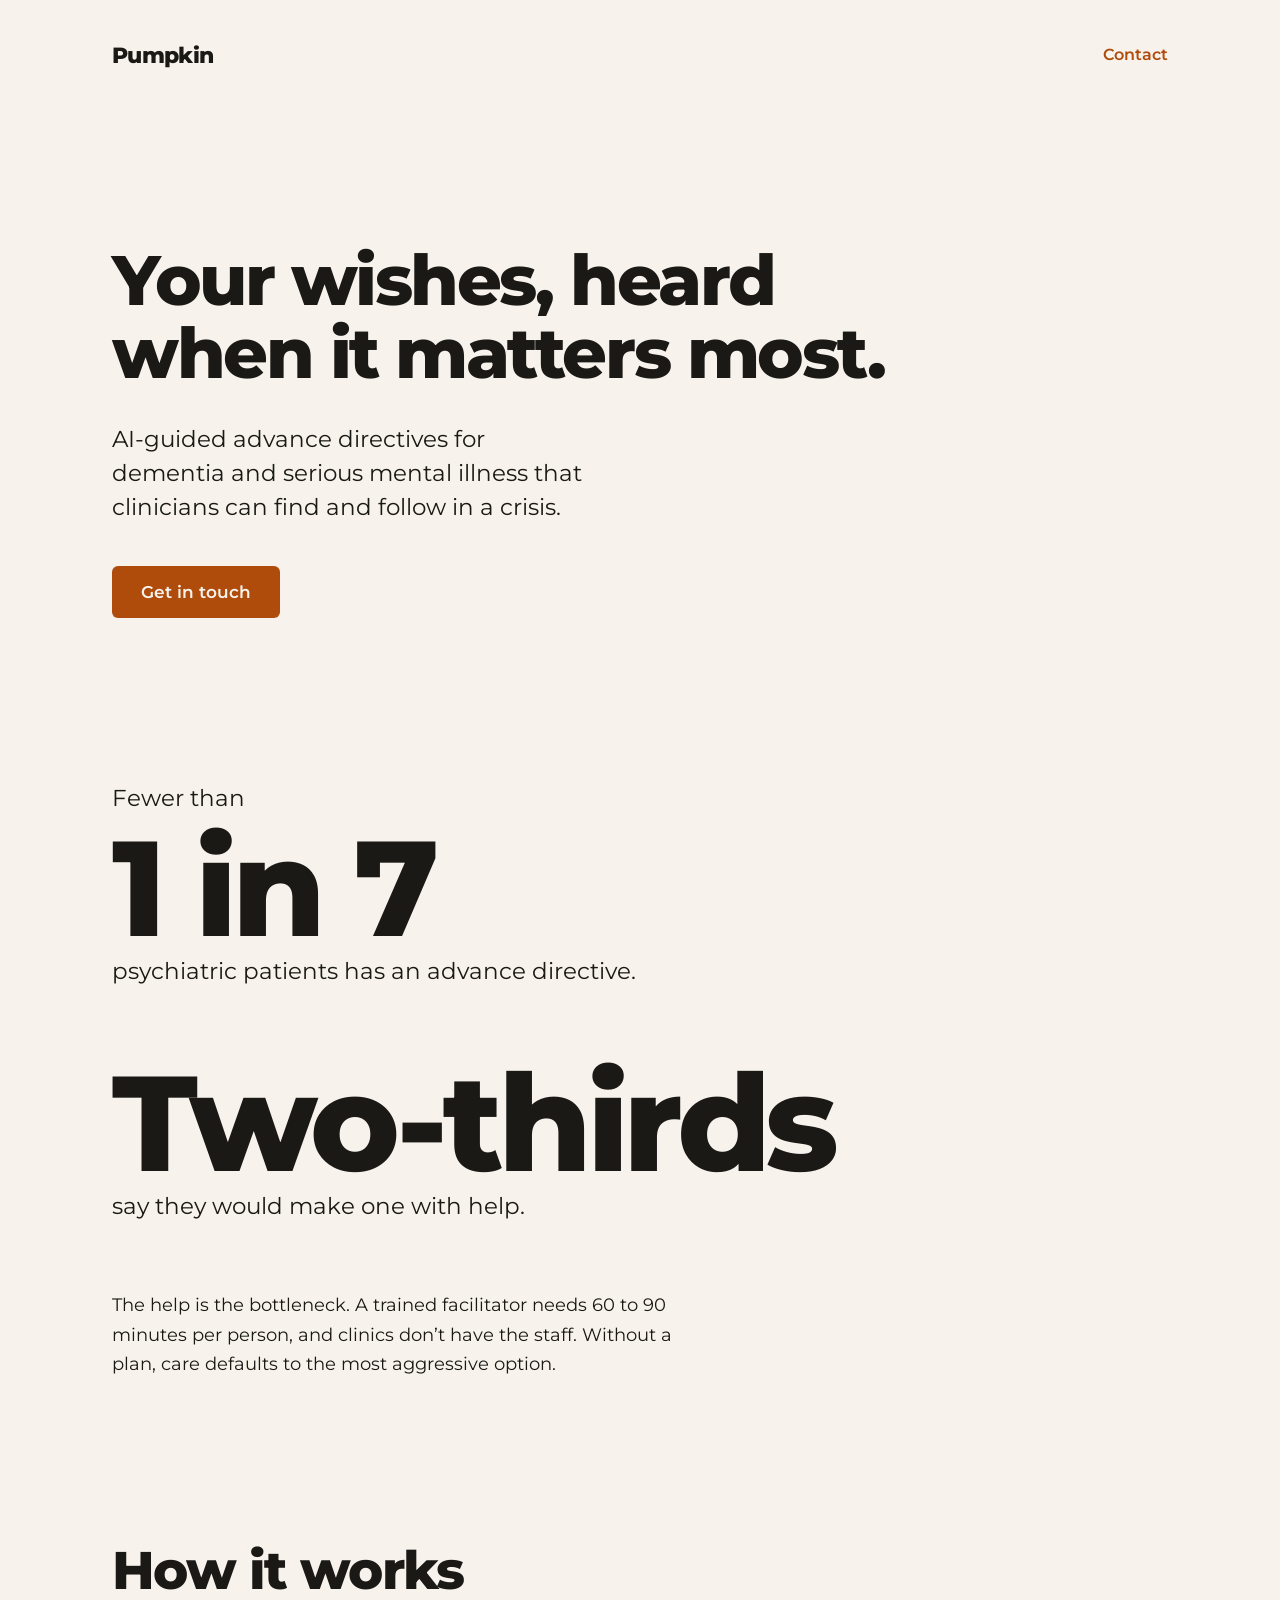
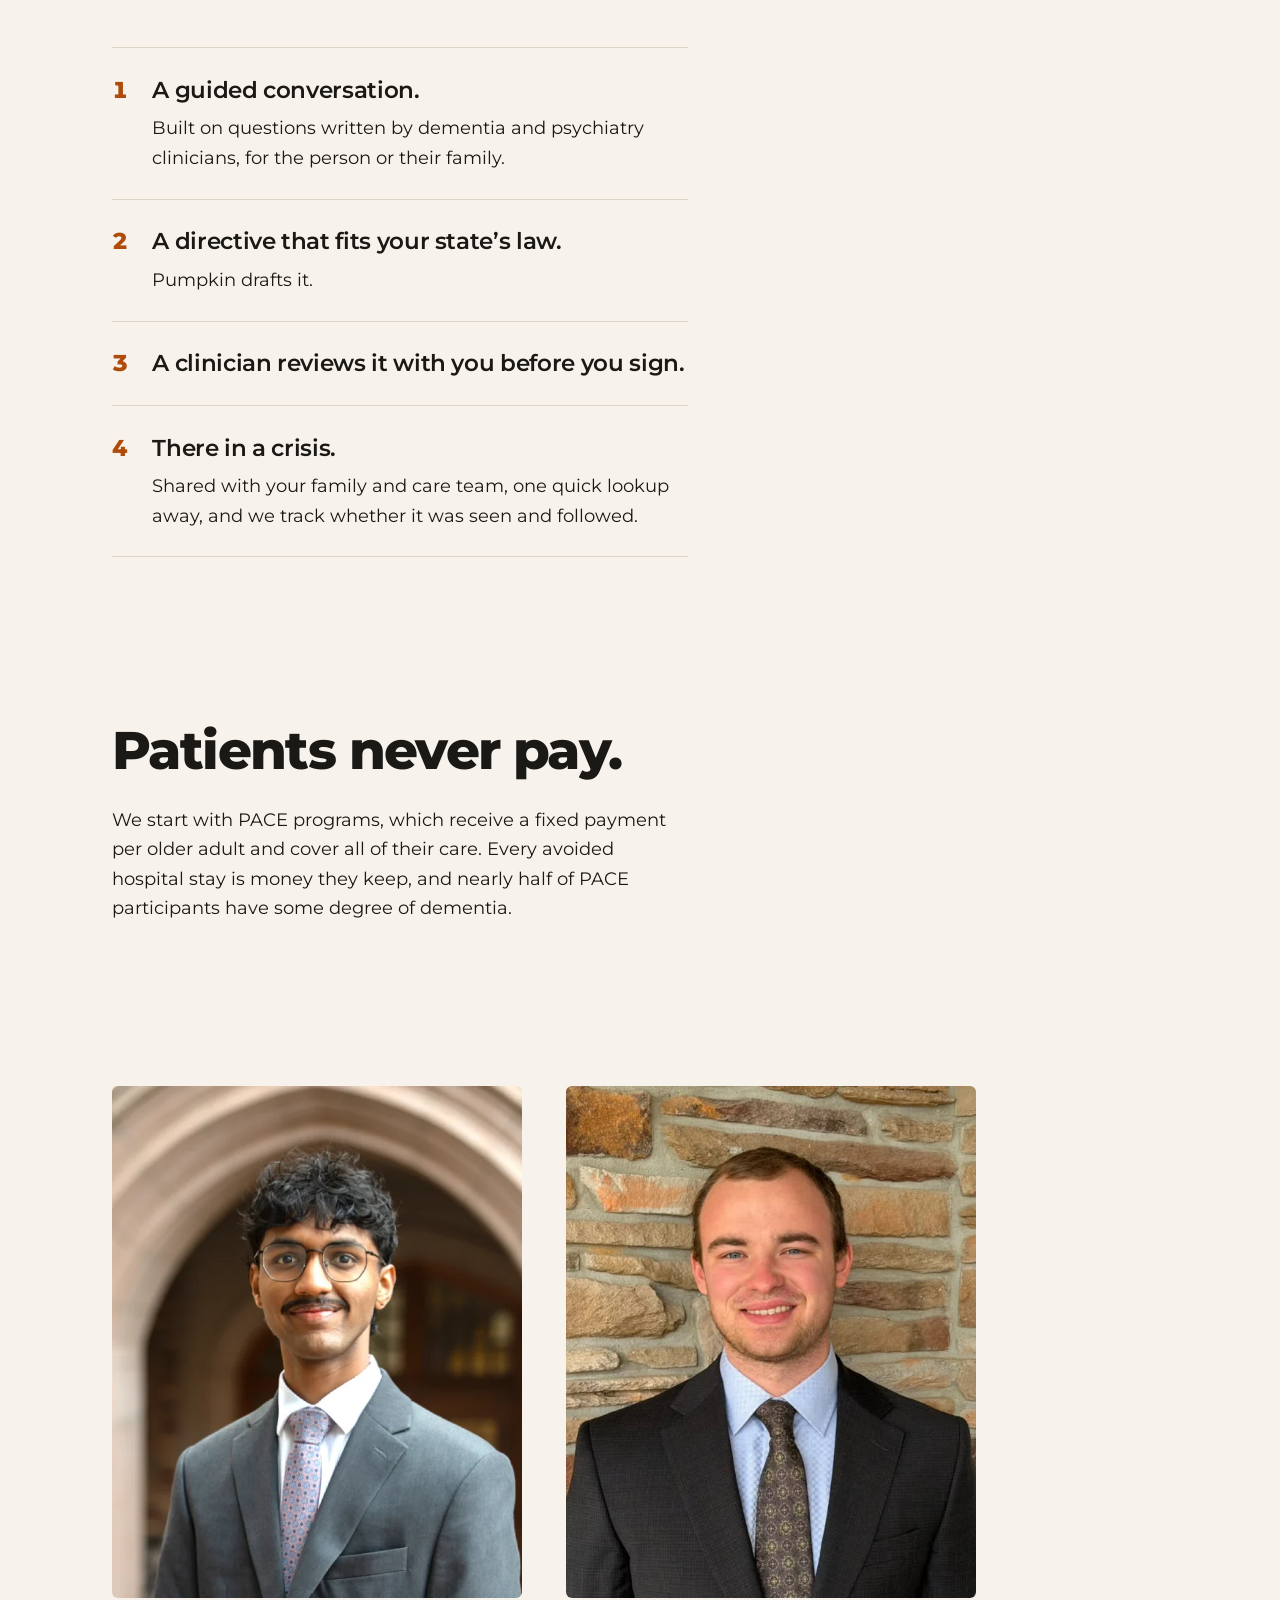
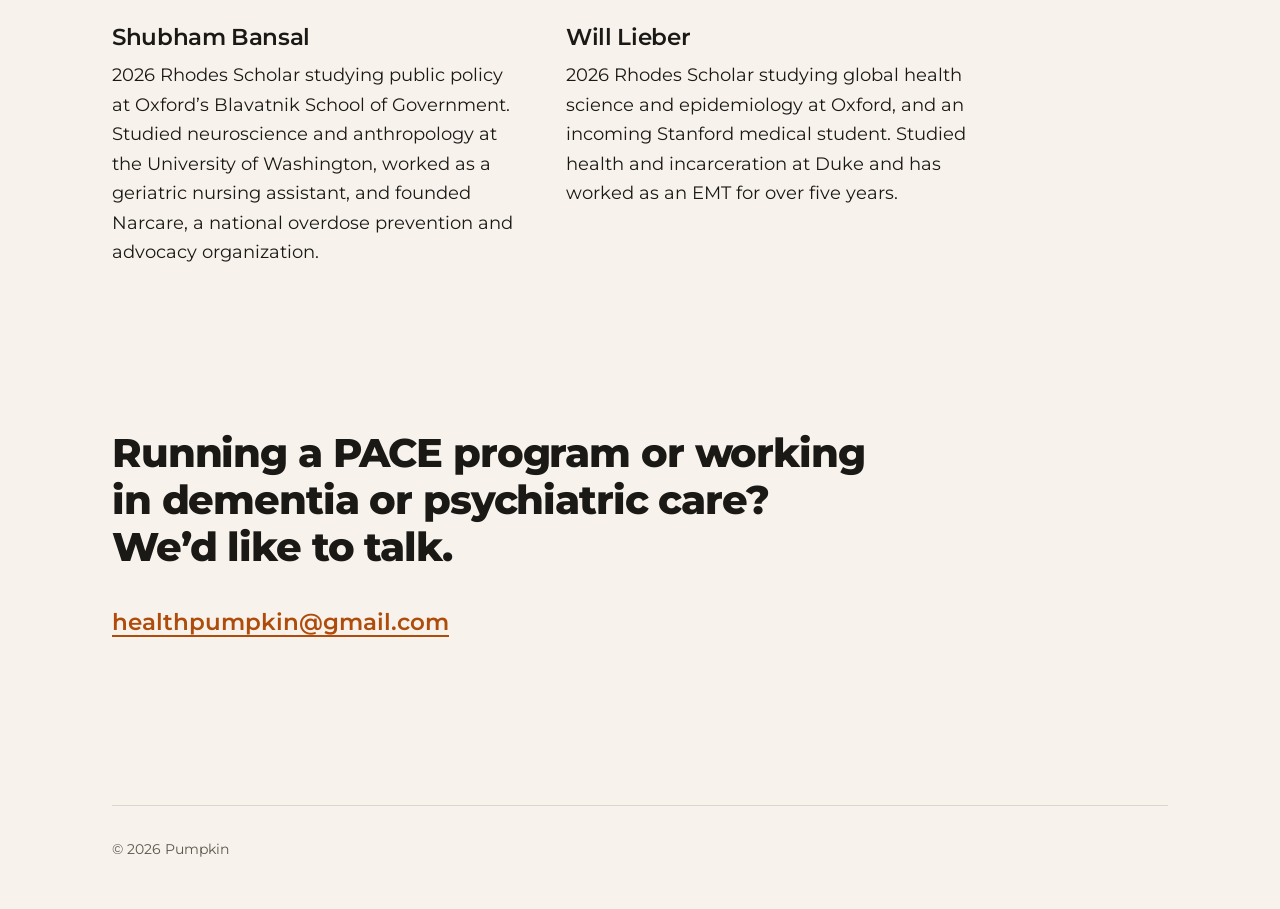
==== index.html @ 95449760 "Narrow the reading column and add canonical URL Body text now sets at about 66 characters per line. " ====
<!doctype html>
<html lang="en">
<head>
  <meta charset="utf-8">
  <meta name="viewport" content="width=device-width, initial-scale=1">
  <title>Pumpkin: Your wishes, heard when it matters most.</title>
  <meta name="description" content="AI-guided advance directives for dementia and serious mental illness that clinicians can find and follow in a crisis.">
  <meta name="color-scheme" content="light">
  <meta name="theme-color" content="#F7F3EC">
  <link rel="canonical" href="https://shubhambans.github.io/pumpkin/">
  <meta property="og:type" content="website">
  <meta property="og:url" content="https://shubhambans.github.io/pumpkin/">
  <meta property="og:title" content="Pumpkin: Your wishes, heard when it matters most.">
  <meta property="og:description" content="AI-guided advance directives for dementia and serious mental illness that clinicians can find and follow in a crisis.">
  <link rel="icon" href="data:image/svg+xml,%3Csvg xmlns='http://www.w3.org/2000/svg' viewBox='0 0 32 32'%3E%3Ccircle cx='16' cy='16' r='13' fill='%23AF4C0C'/%3E%3C/svg%3E">
  <link rel="preconnect" href="https://fonts.googleapis.com">
  <link rel="preconnect" href="https://fonts.gstatic.com" crossorigin>
  <link rel="stylesheet" href="https://fonts.googleapis.com/css2?family=Montserrat:wght@400..800&display=swap">
  <link rel="stylesheet" href="styles.css">
</head>
<body>
  <a class="skip-link" href="#main">Skip to content</a>

  <header class="site-header page">
    <a class="wordmark" href="./">Pumpkin</a>
    <nav aria-label="Primary">
      <a href="#contact">Contact</a>
    </nav>
  </header>

  <main id="main">
    <section class="hero page" aria-labelledby="hero-title">
      <h1 id="hero-title">Your wishes, heard when it matters most.</h1>
      <p class="lead">AI-guided advance directives for dementia and serious mental illness that clinicians can find and follow in a crisis.</p>
      <a class="button" href="mailto:healthpumpkin@gmail.com">Get in touch</a>
    </section>

    <section class="section problem page" aria-labelledby="problem-title">
      <h2 id="problem-title" class="visually-hidden">The problem</h2>
      <p class="figure">
        <span class="figure__text">Fewer than</span>
        <span class="figure__number">1 in 7</span>
        <span class="figure__text">psychiatric patients has an advance directive.</span>
      </p>
      <p class="figure">
        <span class="figure__number">Two-thirds</span>
        <span class="figure__text">say they would make one with help.</span>
      </p>
      <p class="prose">The help is the bottleneck. A trained facilitator needs 60 to 90 minutes per person, and clinics don’t have the staff. Without a plan, care defaults to the most aggressive option.</p>
    </section>

    <section class="section how page" aria-labelledby="how-title">
      <h2 id="how-title">How it works</h2>
      <ol class="steps" role="list">
        <li>
          <h3>A guided conversation.</h3>
          <p>Built on questions written by dementia and psychiatry clinicians, for the person or their family.</p>
        </li>
        <li>
          <h3>A directive that fits your state’s law.</h3>
          <p>Pumpkin drafts it.</p>
        </li>
        <li>
          <h3>A clinician reviews it with you before you sign.</h3>
        </li>
        <li>
          <h3>There in a crisis.</h3>
          <p>Shared with your family and care team, one quick lookup away, and we track whether it was seen and followed.</p>
        </li>
      </ol>
    </section>

    <section class="section pays page" aria-labelledby="pays-title">
      <h2 id="pays-title">Patients never pay.</h2>
      <p class="prose">We start with PACE programs, which receive a fixed payment per older adult and cover all of their care. Every avoided hospital stay is money they keep, and nearly half of PACE participants have some degree of dementia.</p>
    </section>

    <section class="section team page" aria-labelledby="team-title">
      <h2 id="team-title" class="visually-hidden">Team</h2>
      <div class="team__grid">
        <article class="person">
          <img src="assets/shubham-bansal.webp" alt="Portrait of Shubham Bansal" width="640" height="800" loading="lazy" decoding="async">
          <h3>Shubham Bansal</h3>
          <p>2026 Rhodes Scholar studying public policy at Oxford’s Blavatnik School of Government. Studied neuroscience and anthropology at the University of Washington, worked as a geriatric nursing assistant, and founded Narcare, a national overdose prevention and advocacy organization.</p>
        </article>
        <article class="person">
          <img src="assets/will-lieber.webp" alt="Portrait of Will Lieber" width="560" height="700" loading="lazy" decoding="async">
          <h3>Will Lieber</h3>
          <p>2026 Rhodes Scholar studying global health science and epidemiology at Oxford, and an incoming Stanford medical student. Studied health and incarceration at Duke and has worked as an EMT for over five years.</p>
        </article>
      </div>
    </section>

    <section class="section contact page" id="contact" aria-labelledby="contact-title">
      <h2 id="contact-title">Running a PACE program or working in dementia or psychiatric care? <span>We’d like to talk.</span></h2>
      <p><a href="mailto:healthpumpkin@gmail.com">healthpumpkin@gmail.com</a></p>
    </section>
  </main>

  <footer class="site-footer page">
    <p>© 2026 Pumpkin</p>
  </footer>
</body>
</html>
---- styles.css ----
/* Pumpkin
   One page, one column, one typeface, one accent. */

/* Metric-matched fallback, so text does not jump when Montserrat arrives. */
@font-face {
  font-family: "Montserrat Fallback";
  src: local("Arial");
  size-adjust: 113%;
  ascent-override: 85.7%;
  descent-override: 22.2%;
  line-gap-override: 0%;
}

:root {
  color-scheme: light;

  /* Colour */
  --paper: #F7F3EC;
  --ink: #1B1916;
  --ink-soft: #5C564D;
  --accent: #AF4C0C;
  --accent-deep: #8C3B08;
  --rule: #DDD6C9;

  /* Type. A perfect fourth from an 18px body: 14, 18, 24, 43, 57, 76, 135. */
  --font: "Montserrat", "Montserrat Fallback", "Helvetica Neue", Arial, sans-serif;
  --fs-small: 0.875rem;
  --fs-body: clamp(1.0625rem, 1.0405rem + 0.094vw, 1.125rem);
  --fs-lead: clamp(1.25rem, 1.162rem + 0.376vw, 1.5rem);
  --fs-statement: clamp(1.625rem, 1.251rem + 1.596vw, 2.6875rem);
  --fs-h2: clamp(2rem, 1.45rem + 2.347vw, 3.5625rem);
  --fs-h1: clamp(2.375rem, 1.539rem + 3.568vw, 4.75rem);
  --fs-figure: 8.4375rem;

  /* Space. 8px unit. */
  --s-1: 0.5rem;
  --s-2: 1rem;
  --s-3: 1.5rem;
  --s-4: 2rem;
  --s-5: 3rem;
  --s-6: 4rem;
  --gutter: clamp(1.25rem, 5vw, 4rem);
  --section: clamp(5.5rem, 3.4rem + 8.5vw, 11rem);
  --block: clamp(2.5rem, 1.8rem + 3vw, 4.5rem);
  --page: 66rem;
  --measure: 36rem; /* about 66 characters of body text */

  --radius: 6px;
  --ease-out: cubic-bezier(0.16, 1, 0.3, 1);
}

/* Base */

*,
*::before,
*::after {
  box-sizing: border-box;
}

html {
  -webkit-text-size-adjust: 100%;
  text-size-adjust: 100%;
  scrollbar-color: #C6BDAE var(--paper);
}

body {
  margin: 0;
  background: var(--paper);
  color: var(--ink);
  font-family: var(--font);
  font-size: var(--fs-body);
  font-weight: 400;
  line-height: 1.65;
  font-kerning: normal;
  -webkit-font-smoothing: antialiased;
  -moz-osx-font-smoothing: grayscale;
}

h1,
h2,
h3,
p,
ol {
  margin: 0;
}

ol {
  padding: 0;
  list-style: none;
}

img {
  display: block;
  max-width: 100%;
  height: auto;
}

::selection {
  background: var(--accent);
  color: var(--paper);
}

a {
  color: var(--accent);
  text-decoration-thickness: 0.07em;
  text-underline-offset: 0.22em;
  transition: color 160ms ease;
}

a:hover {
  color: var(--accent-deep);
}

:focus-visible {
  outline: 2px solid var(--accent);
  outline-offset: 4px;
  border-radius: 2px;
}

.page {
  width: min(100% - 2 * var(--gutter), var(--page));
  margin-inline: auto;
}

.section {
  padding-bottom: var(--section);
}

.prose {
  max-width: var(--measure);
  text-wrap: pretty;
}

.visually-hidden {
  position: absolute;
  width: 1px;
  height: 1px;
  margin: -1px;
  padding: 0;
  overflow: hidden;
  clip-path: inset(50%);
  white-space: nowrap;
  border: 0;
}

.skip-link {
  position: absolute;
  top: 0;
  left: var(--gutter);
  z-index: 10;
  padding: 0.75rem 1rem;
  background: var(--ink);
  color: var(--paper);
  font-weight: 600;
  text-decoration: none;
  border-radius: 0 0 var(--radius) var(--radius);
  transform: translateY(-120%);
}

.skip-link:focus {
  transform: translateY(0);
}

.skip-link:hover {
  color: var(--paper);
}

/* Header */

.site-header {
  display: flex;
  align-items: center;
  justify-content: space-between;
  padding-block: clamp(1.25rem, 0.9rem + 1.5vw, 2.25rem);
}

.wordmark {
  color: var(--ink);
  font-size: 1.375rem;
  font-weight: 800;
  line-height: 1;
  letter-spacing: -0.03em;
  text-decoration: none;
}

.wordmark:hover {
  color: var(--ink);
}

.site-header nav a {
  display: inline-flex;
  align-items: center;
  min-height: 2.75rem;
  font-size: 1rem;
  font-weight: 600;
  text-decoration: none;
}

.site-header nav a:hover {
  text-decoration: underline;
}

/* Hero */

.hero {
  padding-block: clamp(3.5rem, 1.5rem + 8.5vw, 9rem) var(--section);
}

.hero h1 {
  max-width: 12.2em;
  font-size: var(--fs-h1);
  font-weight: 800;
  line-height: 1.04;
  letter-spacing: -0.035em;
  text-wrap: balance;
}

.lead {
  max-width: 36rem;
  margin-top: clamp(1.5rem, 1.3rem + 0.9vw, 2.25rem);
  font-size: var(--fs-lead);
  line-height: 1.45;
  text-wrap: balance;
}

.button {
  display: inline-flex;
  align-items: center;
  justify-content: center;
  min-height: 3.25rem;
  margin-top: clamp(2rem, 1.75rem + 1.1vw, 2.75rem);
  padding: 0.75rem 1.75rem;
  border: 1px solid transparent;
  border-radius: var(--radius);
  background: var(--accent);
  color: var(--paper);
  font-size: 1.0625rem;
  font-weight: 600;
  line-height: 1.2;
  text-decoration: none;
  transition: background-color 160ms ease, transform 160ms var(--ease-out);
}

.button:hover {
  background: var(--accent-deep);
  color: var(--paper);
}

.button:active {
  transform: translateY(1px);
}

/* The problem: two numbers set as type */

.problem {
  container-type: inline-size;
}

.figure > span {
  display: block;
}

.figure + .figure,
.figure + .prose {
  margin-top: var(--block);
}

.figure__text {
  max-width: 30em;
  font-size: var(--fs-lead);
  line-height: 1.4;
  text-wrap: balance;
}

.figure__number {
  margin-top: 0.04em;
  font-size: clamp(2.5rem, 14vw, var(--fs-figure));
  font-size: clamp(2.5rem, 15cqi, var(--fs-figure));
  font-weight: 800;
  line-height: 1;
  letter-spacing: -0.04em;
  font-variant-numeric: lining-nums;
}

/* Section headings */

.how h2,
.pays h2 {
  font-size: var(--fs-h2);
  font-weight: 800;
  line-height: 1.08;
  letter-spacing: -0.03em;
  text-wrap: balance;
}

/* How it works */

.steps {
  max-width: var(--measure);
  margin-top: clamp(2rem, 1.6rem + 1.8vw, 3.25rem);
  border-top: 1px solid var(--rule);
  counter-reset: step;
}

.steps > li {
  display: grid;
  grid-template-columns: clamp(2rem, 1.8rem + 0.9vw, 2.75rem) minmax(0, 1fr);
  padding-block: clamp(1.25rem, 1.1rem + 0.7vw, 1.75rem);
  border-bottom: 1px solid var(--rule);
  counter-increment: step;
}

.steps > li::before {
  grid-row: 1 / span 2;
  content: counter(step);
  content: counter(step) / "";
  color: var(--accent);
  font-size: var(--fs-lead);
  font-weight: 800;
  line-height: 1.3;
  font-variant-numeric: lining-nums tabular-nums;
}

.steps h3,
.person h3 {
  font-size: var(--fs-lead);
  font-weight: 600;
  line-height: 1.3;
  letter-spacing: -0.015em;
}

.steps h3 {
  grid-column: 2;
  text-wrap: balance;
}

.steps p {
  grid-column: 2;
  margin-top: var(--s-1);
  text-wrap: pretty;
}

/* Who pays */

.pays .prose {
  margin-top: clamp(1.25rem, 1.1rem + 0.7vw, 1.75rem);
}

/* Team */

.team__grid {
  display: grid;
  gap: var(--block) clamp(1.5rem, 1rem + 2.2vw, 3rem);
  max-width: 54rem;
}

@media (min-width: 40rem) {
  .team__grid {
    grid-template-columns: repeat(2, minmax(0, 1fr));
  }
}

.person {
  max-width: 26rem;
}

.person img {
  width: 100%;
  aspect-ratio: 4 / 5;
  object-fit: cover;
  border-radius: var(--radius);
  background: var(--rule);
}

.person h3 {
  margin-top: var(--s-3);
}

.person p {
  margin-top: var(--s-1);
  text-wrap: pretty;
}

/* Contact */

.contact {
  scroll-margin-top: var(--s-5);
}

.contact h2 {
  max-width: 21em;
  font-size: var(--fs-statement);
  font-weight: 800;
  line-height: 1.16;
  letter-spacing: -0.028em;
  text-wrap: balance;
}

/* The question wraps as it needs to; the invitation always gets its own line. */
.contact h2 span {
  display: block;
}

.contact p {
  margin-top: clamp(1.5rem, 1.3rem + 0.9vw, 2.25rem);
}

.contact a {
  font-size: var(--fs-lead);
  font-weight: 600;
  overflow-wrap: anywhere;
}

/* Footer */

.site-footer {
  padding-block: var(--s-4) var(--s-5);
  border-top: 1px solid var(--rule);
  color: var(--ink-soft);
  font-size: var(--fs-small);
}

/* Motion: one quiet fade as the page opens, nothing on scroll. */

@media (prefers-reduced-motion: no-preference) {
  html {
    scroll-behavior: smooth;
  }

  .hero > * {
    animation: arrive 900ms var(--ease-out) backwards;
  }

  .hero > .lead {
    animation-delay: 110ms;
  }

  .hero > .button {
    animation-delay: 220ms;
  }
}

@keyframes arrive {
  from {
    opacity: 0;
  }
}
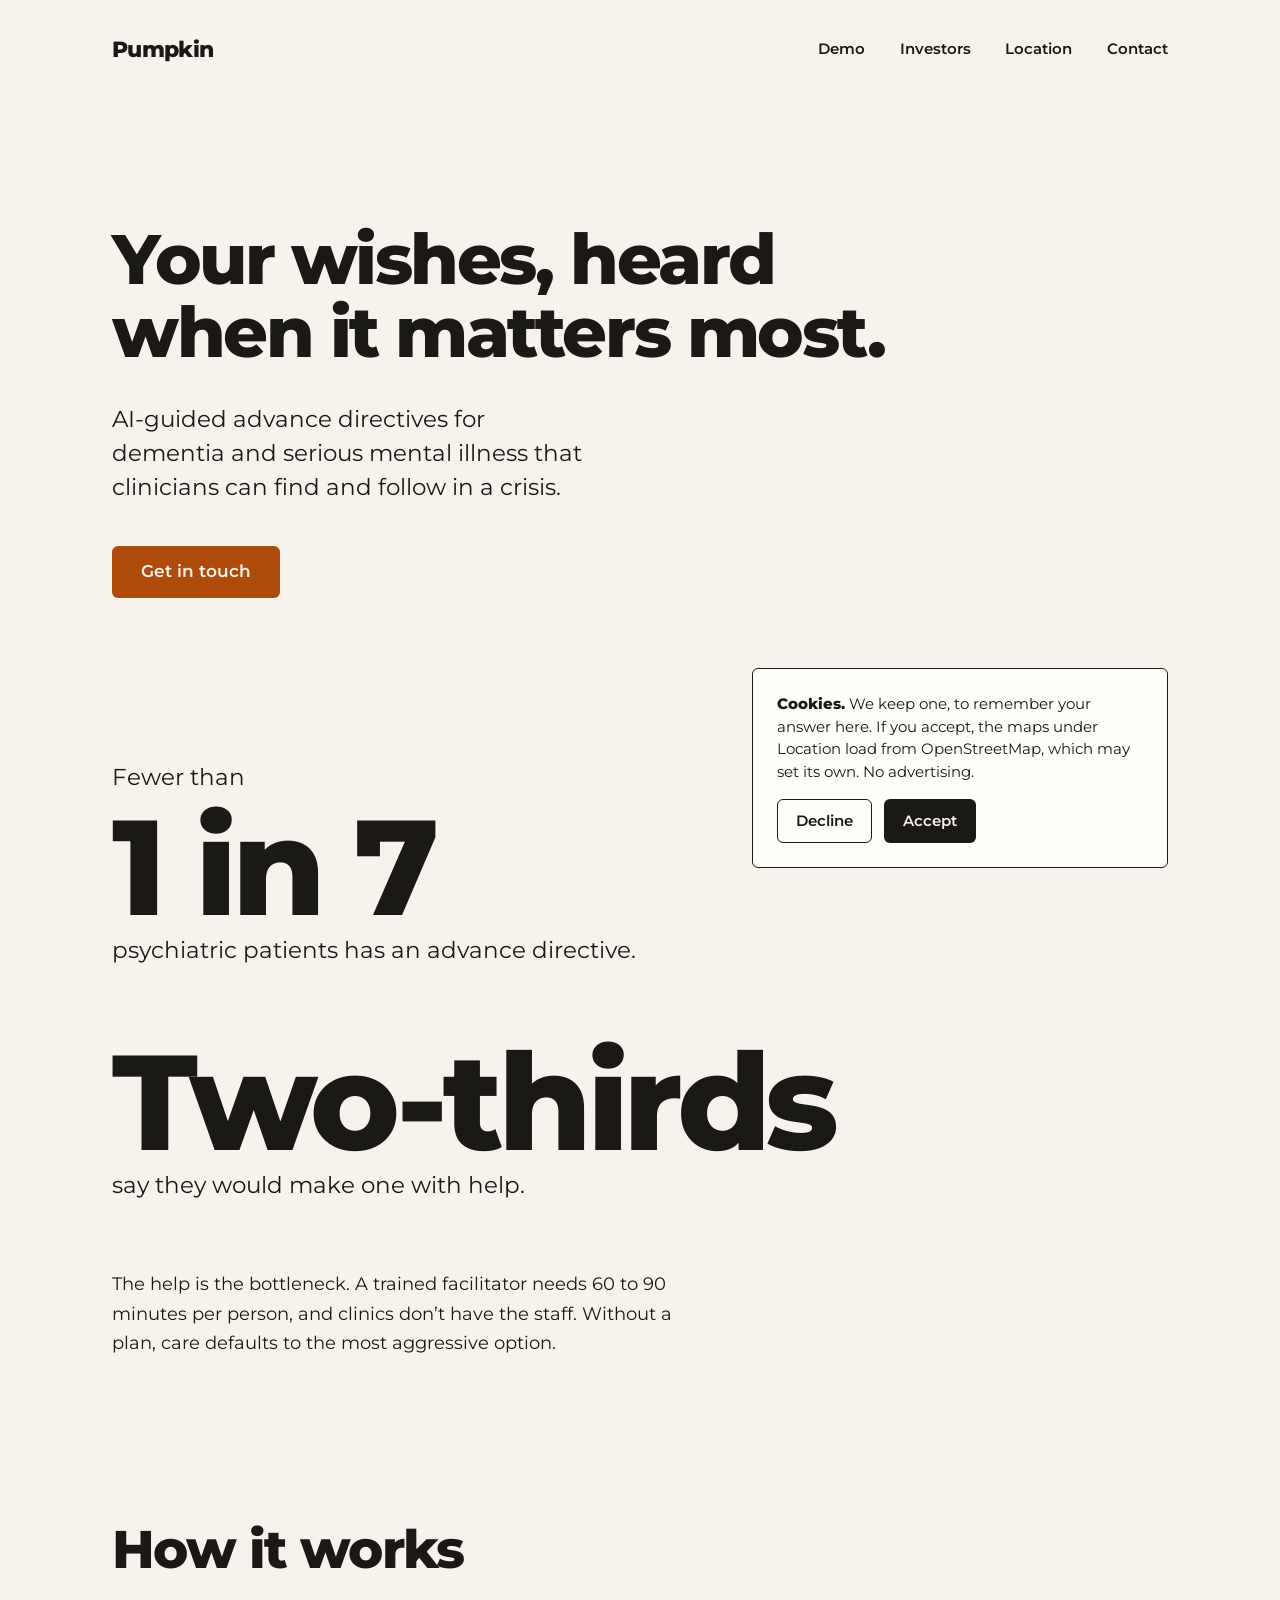
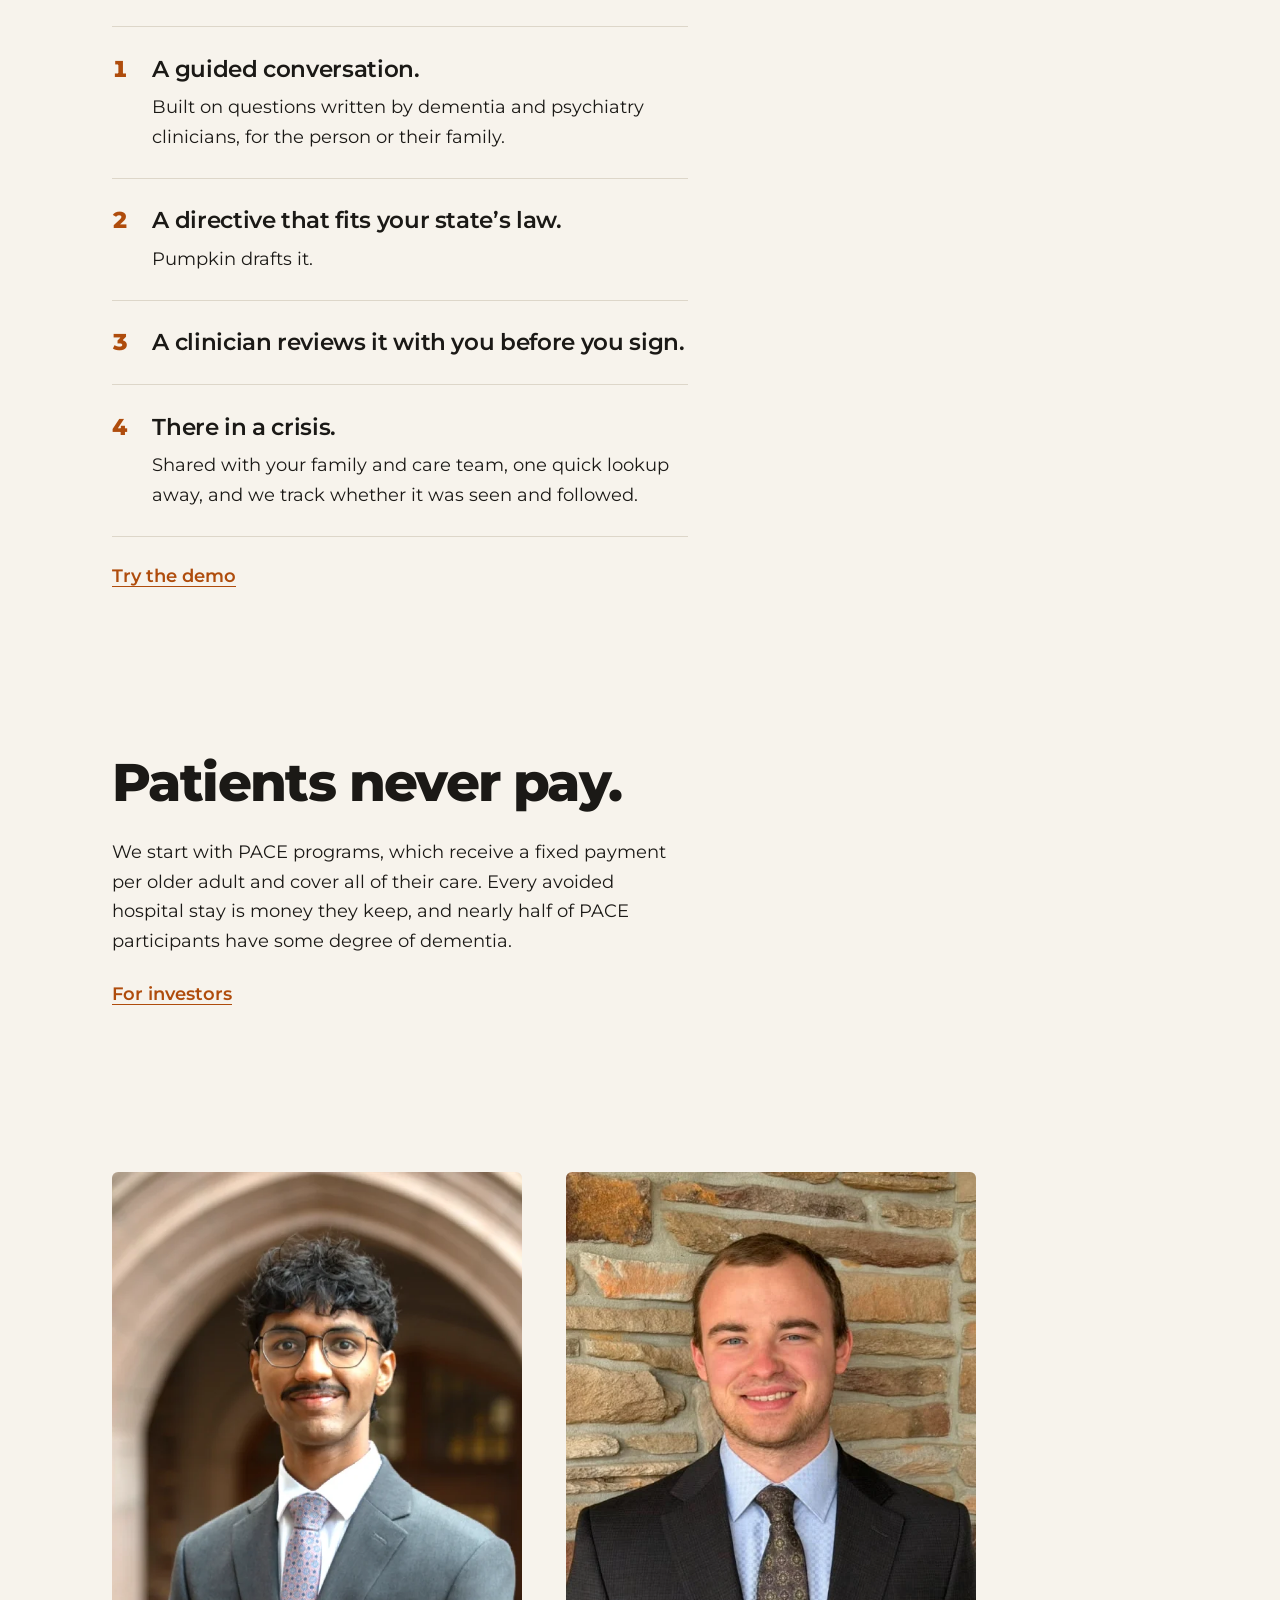
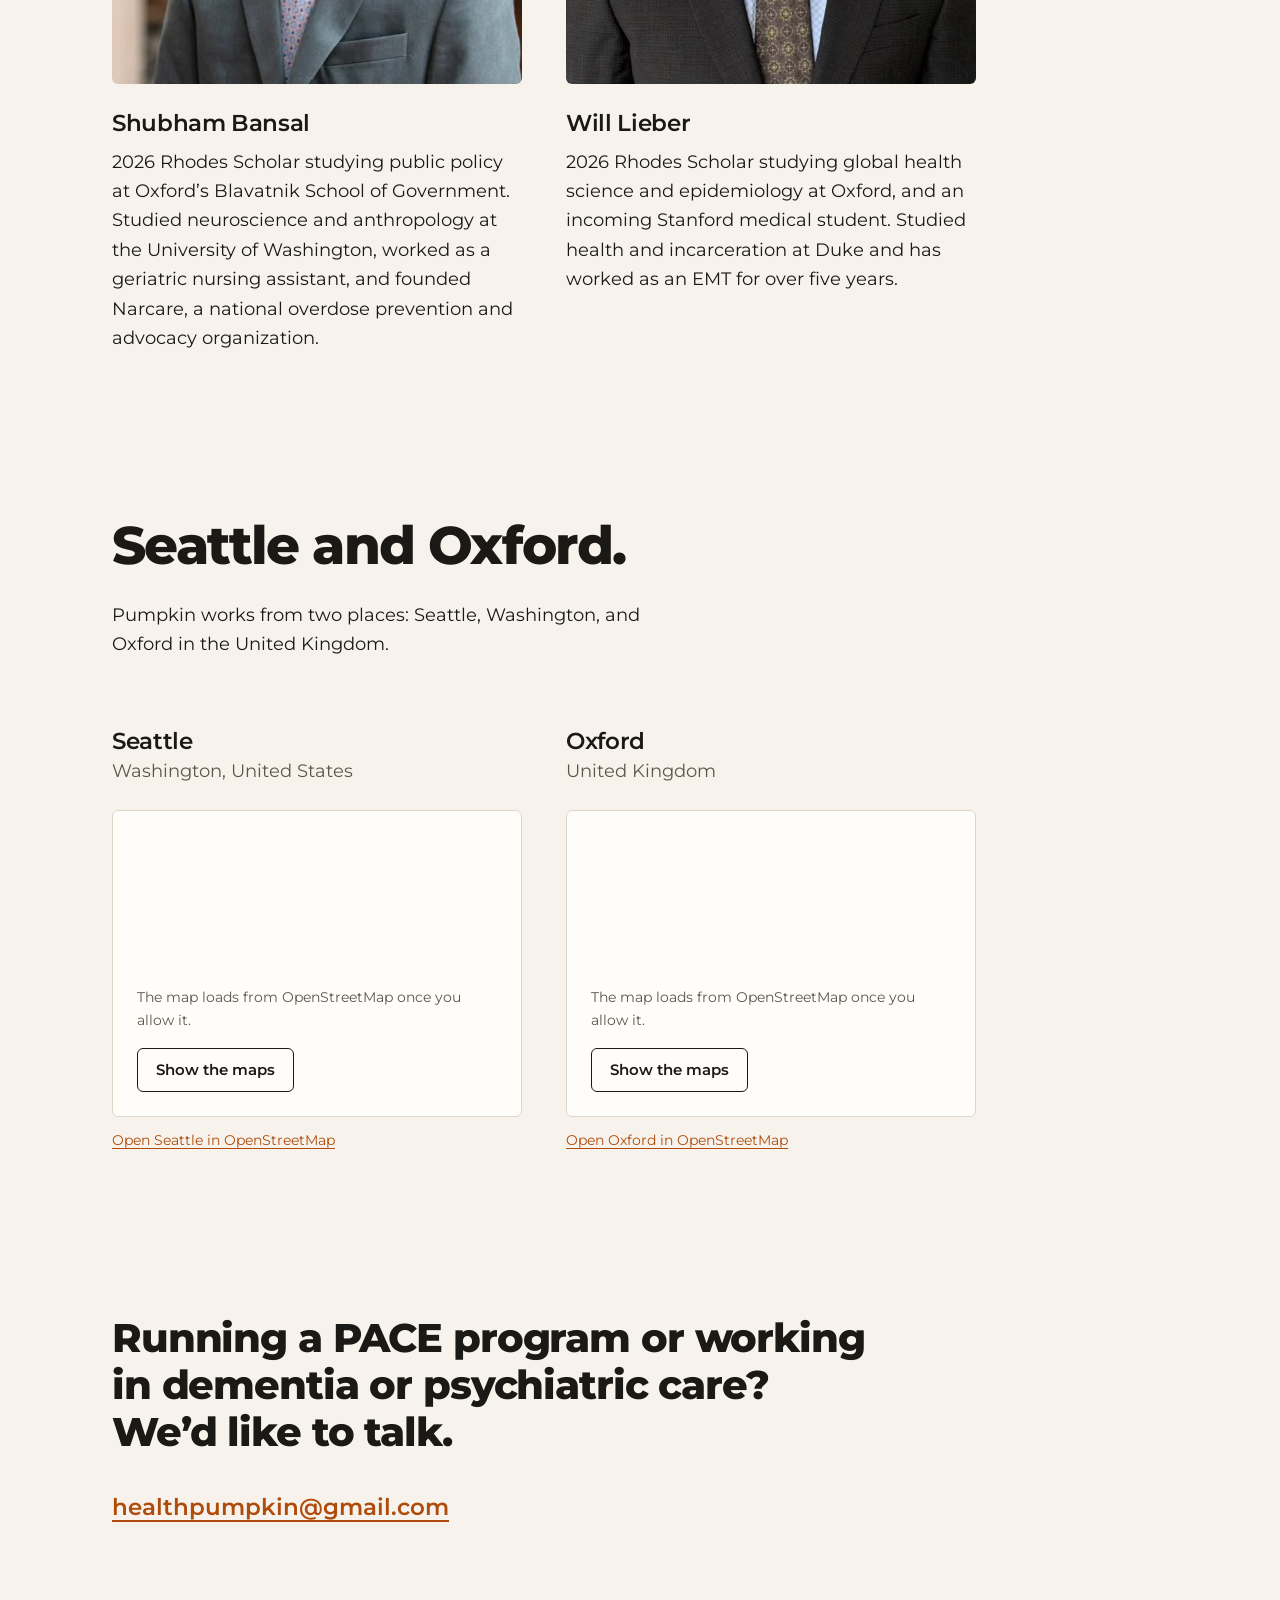
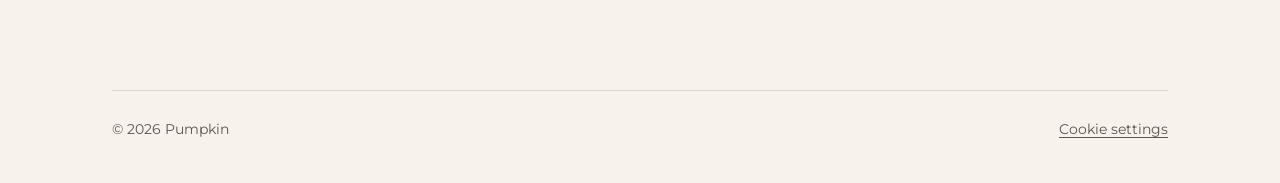
==== commit 85c22ad1: "Add demo and investors pages, location maps, cookie notice, fuller header - demo.html: a made-up sam" ====
--- a/index.html
+++ b/index.html
@@ -17,14 +17,20 @@
   <link rel="preconnect" href="https://fonts.gstatic.com" crossorigin>
   <link rel="stylesheet" href="https://fonts.googleapis.com/css2?family=Montserrat:wght@400..800&display=swap">
   <link rel="stylesheet" href="styles.css">
+  <script src="site.js" defer></script>
 </head>
 <body>
   <a class="skip-link" href="#main">Skip to content</a>
 
   <header class="site-header page">
     <a class="wordmark" href="./">Pumpkin</a>
-    <nav aria-label="Primary">
-      <a href="#contact">Contact</a>
+    <nav class="site-nav" aria-label="Primary">
+      <ul role="list">
+        <li><a href="demo.html">Demo</a></li>
+        <li><a href="investors.html">Investors</a></li>
+        <li><a href="#location">Location</a></li>
+        <li><a href="#contact">Contact</a></li>
+      </ul>
     </nav>
   </header>
 
@@ -49,8 +55,8 @@
       <p class="prose">The help is the bottleneck. A trained facilitator needs 60 to 90 minutes per person, and clinics don’t have the staff. Without a plan, care defaults to the most aggressive option.</p>
     </section>
 
-    <section class="section how page" aria-labelledby="how-title">
-      <h2 id="how-title">How it works</h2>
+    <section class="section page" id="how" aria-labelledby="how-title">
+      <h2 id="how-title" class="title">How it works</h2>
       <ol class="steps" role="list">
         <li>
           <h3>A guided conversation.</h3>
@@ -68,37 +74,69 @@
           <p>Shared with your family and care team, one quick lookup away, and we track whether it was seen and followed.</p>
         </li>
       </ol>
+      <p class="more"><a href="demo.html">Try the demo</a></p>
     </section>
 
-    <section class="section pays page" aria-labelledby="pays-title">
-      <h2 id="pays-title">Patients never pay.</h2>
+    <section class="section page" aria-labelledby="pays-title">
+      <h2 id="pays-title" class="title">Patients never pay.</h2>
       <p class="prose">We start with PACE programs, which receive a fixed payment per older adult and cover all of their care. Every avoided hospital stay is money they keep, and nearly half of PACE participants have some degree of dementia.</p>
+      <p class="more"><a href="investors.html">For investors</a></p>
     </section>
 
-    <section class="section team page" aria-labelledby="team-title">
+    <section class="section page" id="team" aria-labelledby="team-title">
       <h2 id="team-title" class="visually-hidden">Team</h2>
-      <div class="team__grid">
+      <div class="pair">
         <article class="person">
           <img src="assets/shubham-bansal.webp" alt="Portrait of Shubham Bansal" width="640" height="800" loading="lazy" decoding="async">
-          <h3>Shubham Bansal</h3>
+          <h3 class="subhead">Shubham Bansal</h3>
           <p>2026 Rhodes Scholar studying public policy at Oxford’s Blavatnik School of Government. Studied neuroscience and anthropology at the University of Washington, worked as a geriatric nursing assistant, and founded Narcare, a national overdose prevention and advocacy organization.</p>
         </article>
         <article class="person">
           <img src="assets/will-lieber.webp" alt="Portrait of Will Lieber" width="560" height="700" loading="lazy" decoding="async">
-          <h3>Will Lieber</h3>
+          <h3 class="subhead">Will Lieber</h3>
           <p>2026 Rhodes Scholar studying global health science and epidemiology at Oxford, and an incoming Stanford medical student. Studied health and incarceration at Duke and has worked as an EMT for over five years.</p>
         </article>
       </div>
     </section>
 
+    <section class="section page" id="location" aria-labelledby="location-title">
+      <h2 id="location-title" class="title">Seattle and Oxford.</h2>
+      <p class="prose">Pumpkin works from two places: Seattle, Washington, and Oxford in the United Kingdom.</p>
+      <div class="pair">
+        <article class="place">
+          <h3 class="subhead">Seattle</h3>
+          <p>Washington, United States</p>
+          <div class="map" data-map="https://www.openstreetmap.org/export/embed.html?bbox=-122.44%2C47.53%2C-122.22%2C47.68&amp;layer=mapnik" data-map-title="Map of Seattle, Washington">
+            <div class="map__ask">
+              <p>The map loads from OpenStreetMap once you allow it.</p>
+              <button type="button" class="button button--quiet button--small" data-map-show hidden>Show the maps</button>
+            </div>
+          </div>
+          <p class="place__link"><a href="https://www.openstreetmap.org/#map=11/47.6062/-122.3321" rel="noopener">Open Seattle in OpenStreetMap</a></p>
+        </article>
+        <article class="place">
+          <h3 class="subhead">Oxford</h3>
+          <p>United Kingdom</p>
+          <div class="map" data-map="https://www.openstreetmap.org/export/embed.html?bbox=-1.33%2C51.71%2C-1.18%2C51.79&amp;layer=mapnik" data-map-title="Map of Oxford, United Kingdom">
+            <div class="map__ask">
+              <p>The map loads from OpenStreetMap once you allow it.</p>
+              <button type="button" class="button button--quiet button--small" data-map-show hidden>Show the maps</button>
+            </div>
+          </div>
+          <p class="place__link"><a href="https://www.openstreetmap.org/#map=12/51.7520/-1.2577" rel="noopener">Open Oxford in OpenStreetMap</a></p>
+        </article>
+      </div>
+    </section>
+
     <section class="section contact page" id="contact" aria-labelledby="contact-title">
-      <h2 id="contact-title">Running a PACE program or working in dementia or psychiatric care? <span>We’d like to talk.</span></h2>
+      <h2 id="contact-title" class="statement">Running a PACE program or working in dementia or psychiatric care? <span>We’d like to talk.</span></h2>
       <p><a href="mailto:healthpumpkin@gmail.com">healthpumpkin@gmail.com</a></p>
     </section>
   </main>
 
   <footer class="site-footer page">
     <p>© 2026 Pumpkin</p>
+    <button type="button" class="text-button" data-cookie-settings hidden>Cookie settings</button>
   </footer>
 </body>
 </html>
--- a/styles.css
+++ b/styles.css
@@ -1,5 +1,5 @@
 /* Pumpkin
-   One page, one column, one typeface, one accent. */
+   One typeface, one accent, one left axis. Shared by every page. */
 
 /* Metric-matched fallback, so text does not jump when Montserrat arrives. */
 @font-face {
@@ -16,6 +16,7 @@
 
   /* Colour */
   --paper: #F7F3EC;
+  --sheet: #FFFDF9;
   --ink: #1B1916;
   --ink-soft: #5C564D;
   --accent: #AF4C0C;
@@ -57,6 +58,10 @@
   box-sizing: border-box;
 }
 
+[hidden] {
+  display: none !important;
+}
+
 html {
   -webkit-text-size-adjust: 100%;
   text-size-adjust: 100%;
@@ -80,19 +85,39 @@
 h2,
 h3,
 p,
-ol {
+ol,
+ul,
+dl,
+dd,
+fieldset {
   margin: 0;
 }
 
-ol {
+ol,
+ul {
   padding: 0;
   list-style: none;
 }
 
-img {
+img,
+iframe {
   display: block;
   max-width: 100%;
+}
+
+img {
   height: auto;
+}
+
+button,
+input,
+select {
+  color: inherit;
+  font: inherit;
+}
+
+strong {
+  font-weight: 600;
 }
 
 ::selection {
@@ -124,11 +149,16 @@
 
 .section {
   padding-bottom: var(--section);
+  scroll-margin-top: var(--s-5);
 }
 
 .prose {
   max-width: var(--measure);
   text-wrap: pretty;
+}
+
+.prose + .prose {
+  margin-top: var(--s-2);
 }
 
 .visually-hidden {
@@ -147,7 +177,7 @@
   position: absolute;
   top: 0;
   left: var(--gutter);
-  z-index: 10;
+  z-index: 30;
   padding: 0.75rem 1rem;
   background: var(--ink);
   color: var(--paper);
@@ -165,16 +195,140 @@
   color: var(--paper);
 }
 
+/* Type roles */
+
+.title {
+  font-size: var(--fs-h2);
+  font-weight: 800;
+  line-height: 1.08;
+  letter-spacing: -0.03em;
+  text-wrap: balance;
+}
+
+.statement {
+  max-width: 21em;
+  font-size: var(--fs-statement);
+  font-weight: 800;
+  line-height: 1.16;
+  letter-spacing: -0.028em;
+  text-wrap: balance;
+}
+
+/* A question wraps as it needs to; the invitation after it gets its own line. */
+.statement span {
+  display: block;
+}
+
+.title + .prose,
+.statement + .prose {
+  margin-top: clamp(1.25rem, 1.1rem + 0.7vw, 1.75rem);
+}
+
+.subhead {
+  font-size: var(--fs-lead);
+  font-weight: 600;
+  line-height: 1.3;
+  letter-spacing: -0.015em;
+}
+
+.more {
+  margin-top: var(--s-3);
+  font-weight: 600;
+}
+
+/* Buttons */
+
+.button {
+  display: inline-flex;
+  align-items: center;
+  justify-content: center;
+  min-height: 3.25rem;
+  padding: 0.75rem 1.75rem;
+  border: 1px solid transparent;
+  border-radius: var(--radius);
+  background: var(--accent);
+  color: var(--paper);
+  font-size: 1.0625rem;
+  font-weight: 600;
+  line-height: 1.2;
+  text-decoration: none;
+  cursor: pointer;
+  transition: background-color 160ms ease, color 160ms ease, border-color 160ms ease, transform 160ms var(--ease-out);
+}
+
+.button:hover {
+  background: var(--accent-deep);
+  color: var(--paper);
+}
+
+.button:active {
+  transform: translateY(1px);
+}
+
+.button--ink {
+  background: var(--ink);
+}
+
+.button--ink:hover {
+  background: #3A352E;
+}
+
+.button--quiet {
+  border-color: var(--ink);
+  background: transparent;
+  color: var(--ink);
+}
+
+.button--quiet:hover {
+  background: var(--ink);
+  color: var(--paper);
+}
+
+.button--small {
+  min-height: 2.75rem;
+  padding: 0.5rem 1.125rem;
+  font-size: 0.9375rem;
+}
+
+.button:disabled {
+  border-color: var(--rule);
+  background: transparent;
+  color: var(--ink-soft);
+  cursor: default;
+  transform: none;
+}
+
+.text-button {
+  min-height: 2.75rem;
+  padding: 0;
+  border: 0;
+  background: none;
+  color: inherit;
+  text-decoration: underline;
+  text-decoration-thickness: 0.07em;
+  text-underline-offset: 0.22em;
+  cursor: pointer;
+}
+
+.text-button:hover {
+  color: var(--ink);
+}
+
 /* Header */
 
 .site-header {
   display: flex;
+  flex-wrap: wrap;
   align-items: center;
   justify-content: space-between;
-  padding-block: clamp(1.25rem, 0.9rem + 1.5vw, 2.25rem);
+  column-gap: var(--s-4);
+  padding-block: clamp(1rem, 0.7rem + 1.3vw, 1.75rem);
 }
 
 .wordmark {
+  display: inline-flex;
+  align-items: center;
+  min-height: 2.75rem;
   color: var(--ink);
   font-size: 1.375rem;
   font-weight: 800;
@@ -187,23 +341,52 @@
   color: var(--ink);
 }
 
-.site-header nav a {
+.site-nav ul {
+  display: flex;
+  align-items: center;
+  gap: clamp(1.125rem, 0.4rem + 2.2vw, 2.25rem);
+}
+
+.site-nav a {
   display: inline-flex;
   align-items: center;
   min-height: 2.75rem;
-  font-size: 1rem;
+  color: var(--ink);
+  font-size: 0.9375rem;
   font-weight: 600;
   text-decoration: none;
 }
 
-.site-header nav a:hover {
+.site-nav a:hover {
+  color: var(--accent);
+}
+
+.site-nav a[aria-current="page"] {
+  color: var(--accent);
   text-decoration: underline;
+  text-decoration-thickness: 0.1em;
+  text-underline-offset: 0.5em;
+}
+
+@media (max-width: 34rem) {
+  .site-nav {
+    flex-basis: 100%;
+  }
+
+  .site-nav ul {
+    justify-content: space-between;
+    gap: var(--s-1);
+  }
 }
 
 /* Hero */
 
 .hero {
-  padding-block: clamp(3.5rem, 1.5rem + 8.5vw, 9rem) var(--section);
+  padding-block: clamp(2.5rem, 0.6rem + 8.9vw, 8.75rem) var(--section);
+}
+
+.hero--page {
+  padding-block: clamp(2.25rem, 1rem + 5.5vw, 5.75rem) var(--block);
 }
 
 .hero h1 {
@@ -223,31 +406,8 @@
   text-wrap: balance;
 }
 
-.button {
-  display: inline-flex;
-  align-items: center;
-  justify-content: center;
-  min-height: 3.25rem;
+.hero .button {
   margin-top: clamp(2rem, 1.75rem + 1.1vw, 2.75rem);
-  padding: 0.75rem 1.75rem;
-  border: 1px solid transparent;
-  border-radius: var(--radius);
-  background: var(--accent);
-  color: var(--paper);
-  font-size: 1.0625rem;
-  font-weight: 600;
-  line-height: 1.2;
-  text-decoration: none;
-  transition: background-color 160ms ease, transform 160ms var(--ease-out);
-}
-
-.button:hover {
-  background: var(--accent-deep);
-  color: var(--paper);
-}
-
-.button:active {
-  transform: translateY(1px);
 }
 
 /* The problem: two numbers set as type */
@@ -282,18 +442,7 @@
   font-variant-numeric: lining-nums;
 }
 
-/* Section headings */
-
-.how h2,
-.pays h2 {
-  font-size: var(--fs-h2);
-  font-weight: 800;
-  line-height: 1.08;
-  letter-spacing: -0.03em;
-  text-wrap: balance;
-}
-
-/* How it works */
+/* Numbered steps */
 
 .steps {
   max-width: var(--measure);
@@ -321,16 +470,12 @@
   font-variant-numeric: lining-nums tabular-nums;
 }
 
-.steps h3,
-.person h3 {
+.steps h3 {
+  grid-column: 2;
   font-size: var(--fs-lead);
   font-weight: 600;
   line-height: 1.3;
   letter-spacing: -0.015em;
-}
-
-.steps h3 {
-  grid-column: 2;
   text-wrap: balance;
 }
 
@@ -340,29 +485,29 @@
   text-wrap: pretty;
 }
 
-/* Who pays */
-
-.pays .prose {
-  margin-top: clamp(1.25rem, 1.1rem + 0.7vw, 1.75rem);
-}
-
-/* Team */
-
-.team__grid {
+/* Two-up grids: team and places */
+
+.pair {
   display: grid;
   gap: var(--block) clamp(1.5rem, 1rem + 2.2vw, 3rem);
   max-width: 54rem;
 }
 
+.pair > * {
+  max-width: 26rem;
+}
+
+.prose + .pair {
+  margin-top: var(--block);
+}
+
 @media (min-width: 40rem) {
-  .team__grid {
+  .pair {
     grid-template-columns: repeat(2, minmax(0, 1fr));
   }
 }
 
-.person {
-  max-width: 26rem;
-}
+/* Team */
 
 .person img {
   width: 100%;
@@ -381,31 +526,57 @@
   text-wrap: pretty;
 }
 
+/* Location */
+
+.place p {
+  color: var(--ink-soft);
+}
+
+.map {
+  position: relative;
+  aspect-ratio: 4 / 3;
+  margin-top: var(--s-3);
+  overflow: hidden;
+  border: 1px solid var(--rule);
+  border-radius: var(--radius);
+  background: var(--sheet);
+}
+
+.map iframe {
+  width: 100%;
+  height: 100%;
+  border: 0;
+  /* Quiet the map's own colours so it sits in the page. */
+  filter: grayscale(1) sepia(0.22) contrast(0.95);
+}
+
+.map__ask {
+  position: absolute;
+  inset: 0;
+  display: flex;
+  flex-direction: column;
+  align-items: flex-start;
+  justify-content: flex-end;
+  gap: var(--s-2);
+  padding: var(--s-3);
+}
+
+.map__ask p,
+.place__link {
+  font-size: var(--fs-small);
+}
+
+.place__link {
+  margin-top: 0.75rem;
+}
+
 /* Contact */
-
-.contact {
-  scroll-margin-top: var(--s-5);
-}
-
-.contact h2 {
-  max-width: 21em;
-  font-size: var(--fs-statement);
-  font-weight: 800;
-  line-height: 1.16;
-  letter-spacing: -0.028em;
-  text-wrap: balance;
-}
-
-/* The question wraps as it needs to; the invitation always gets its own line. */
-.contact h2 span {
-  display: block;
-}
 
 .contact p {
   margin-top: clamp(1.5rem, 1.3rem + 0.9vw, 2.25rem);
 }
 
-.contact a {
+.contact p a {
   font-size: var(--fs-lead);
   font-weight: 600;
   overflow-wrap: anywhere;
@@ -414,13 +585,52 @@
 /* Footer */
 
 .site-footer {
-  padding-block: var(--s-4) var(--s-5);
+  display: flex;
+  flex-wrap: wrap;
+  align-items: center;
+  justify-content: space-between;
+  gap: 0 var(--s-4);
+  padding-block: var(--s-2) var(--s-4);
   border-top: 1px solid var(--rule);
   color: var(--ink-soft);
   font-size: var(--fs-small);
 }
 
-/* Motion: one quiet fade as the page opens, nothing on scroll. */
+.site-footer p {
+  display: flex;
+  align-items: center;
+  min-height: 2.75rem;
+}
+
+/* Cookie notice */
+
+/* Sits bottom right, where the left-aligned page leaves room, so it never covers the words. */
+.cookie {
+  position: fixed;
+  right: max(var(--gutter), (100% - var(--page)) / 2);
+  bottom: clamp(1rem, 3vw, 2rem);
+  z-index: 20;
+  width: min(26rem, 100% - 2 * var(--gutter));
+  padding: clamp(1rem, 0.8rem + 1vw, 1.5rem);
+  border: 1px solid var(--ink);
+  border-radius: var(--radius);
+  background: var(--sheet);
+  font-size: clamp(0.875rem, 0.84rem + 0.16vw, 0.9375rem);
+  line-height: 1.5;
+}
+
+.cookie strong {
+  font-weight: 800;
+}
+
+.cookie__actions {
+  display: flex;
+  flex-wrap: wrap;
+  gap: 0.75rem;
+  margin-top: clamp(0.75rem, 0.6rem + 0.6vw, 1rem);
+}
+
+/* Motion: one quiet fade as a page opens, nothing on scroll. */
 
 @media (prefers-reduced-motion: no-preference) {
   html {
@@ -438,6 +648,10 @@
   .hero > .button {
     animation-delay: 220ms;
   }
+
+  .cookie {
+    animation: arrive 400ms ease-out backwards;
+  }
 }
 
 @keyframes arrive {
@@ -445,3 +659,10 @@
     opacity: 0;
   }
 }
+
+@media print {
+  .cookie,
+  .skip-link {
+    display: none;
+  }
+}
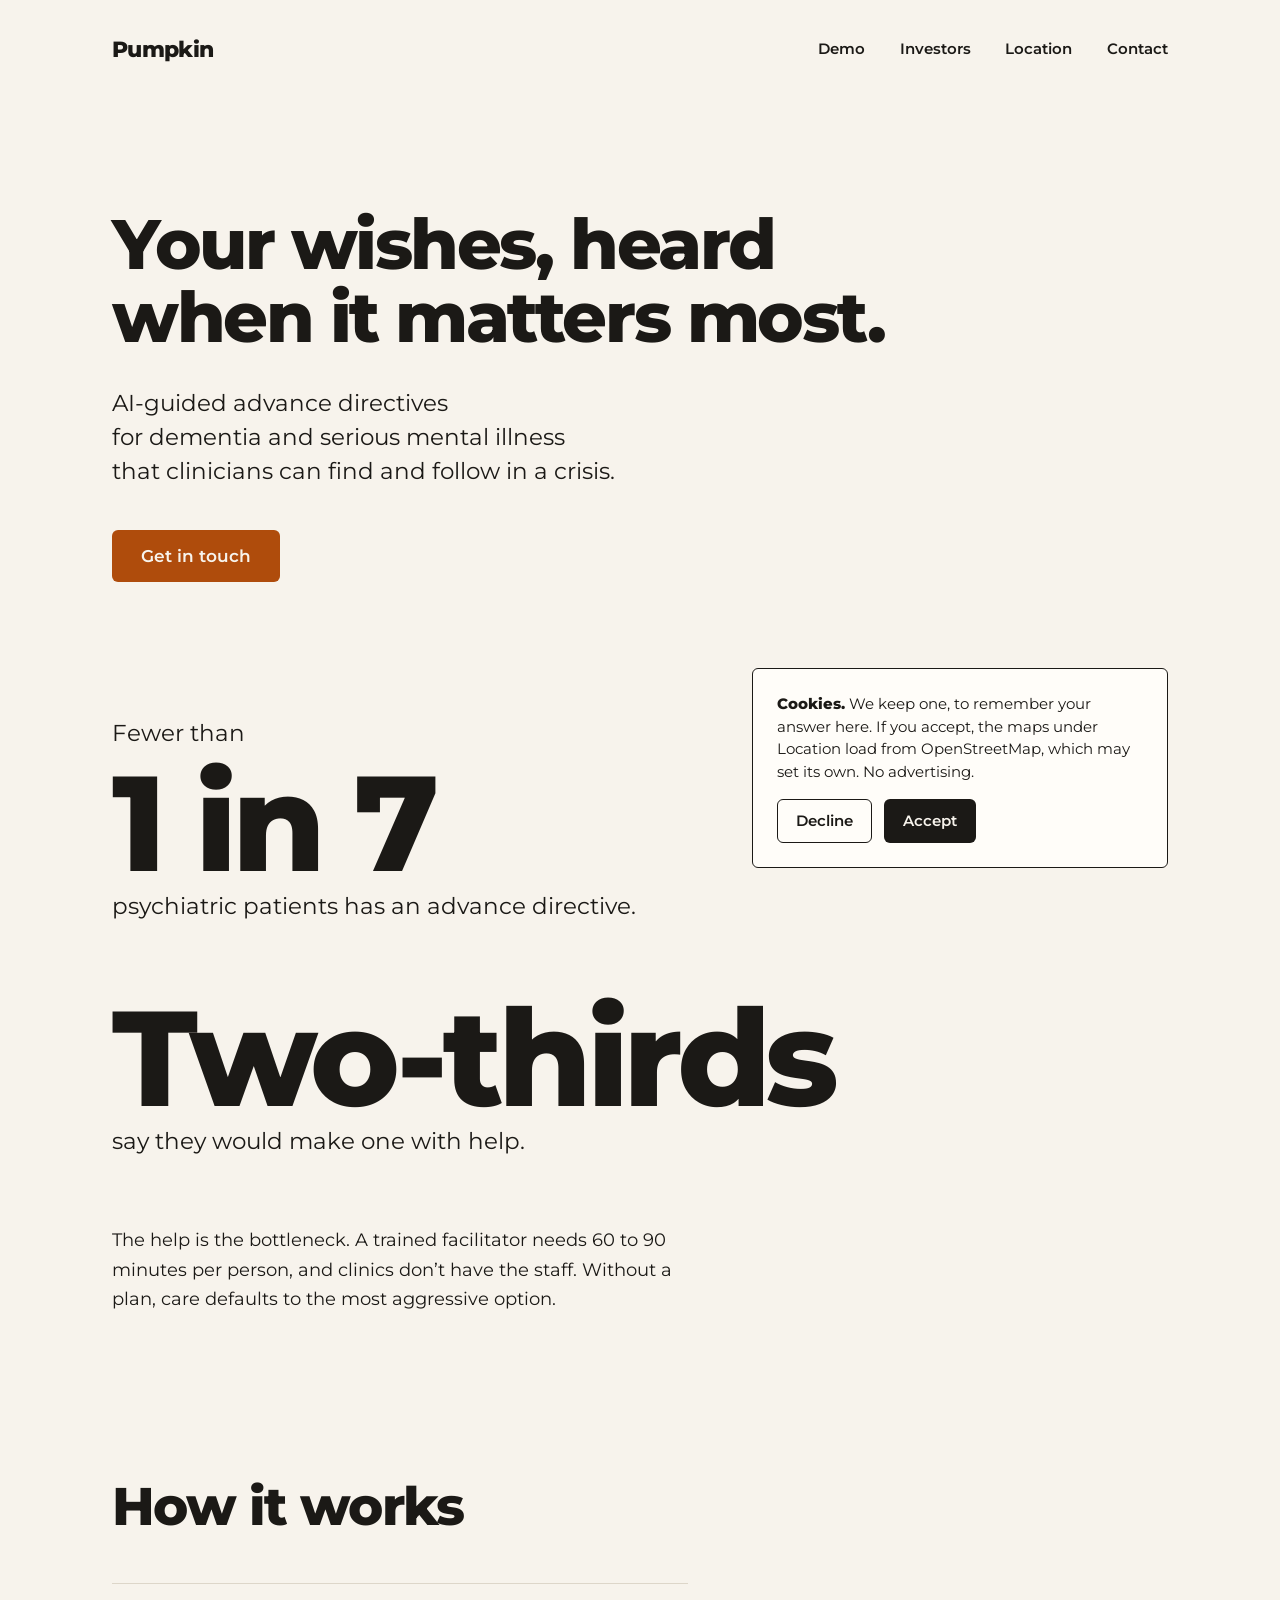
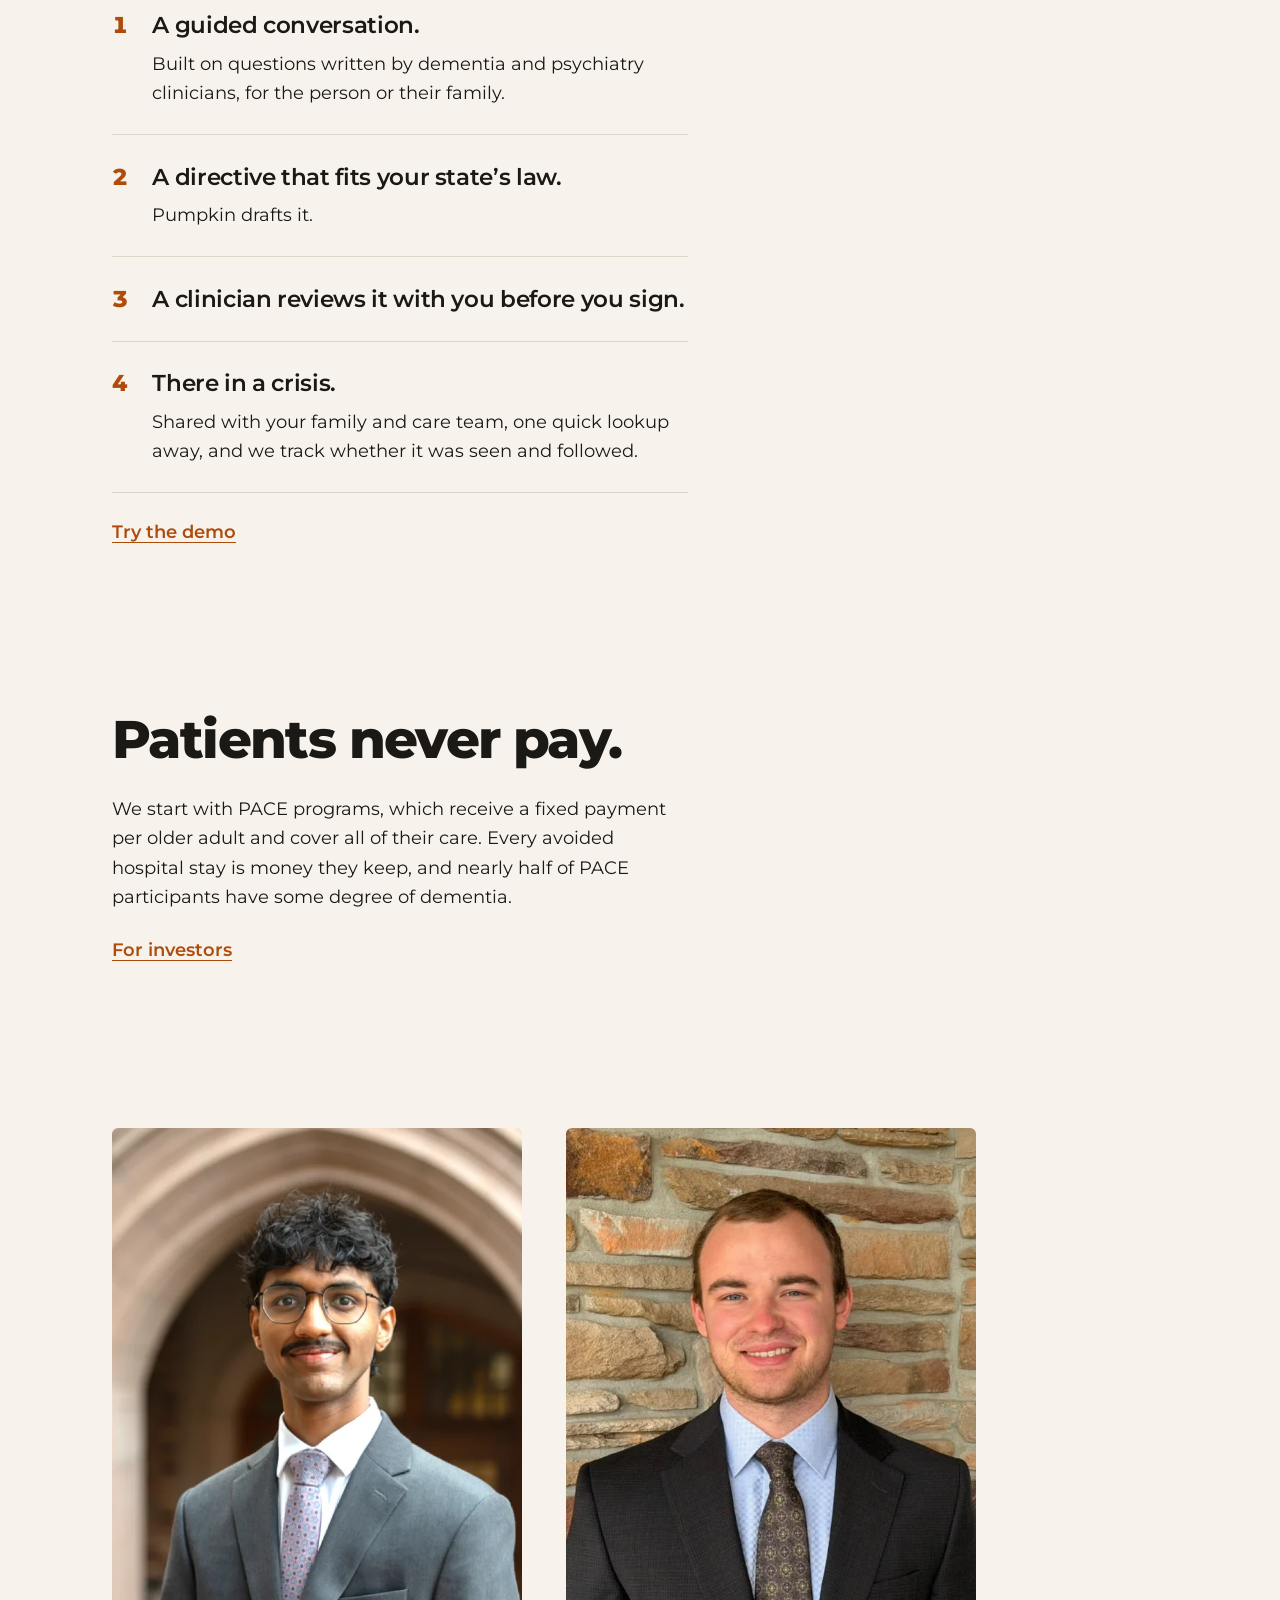
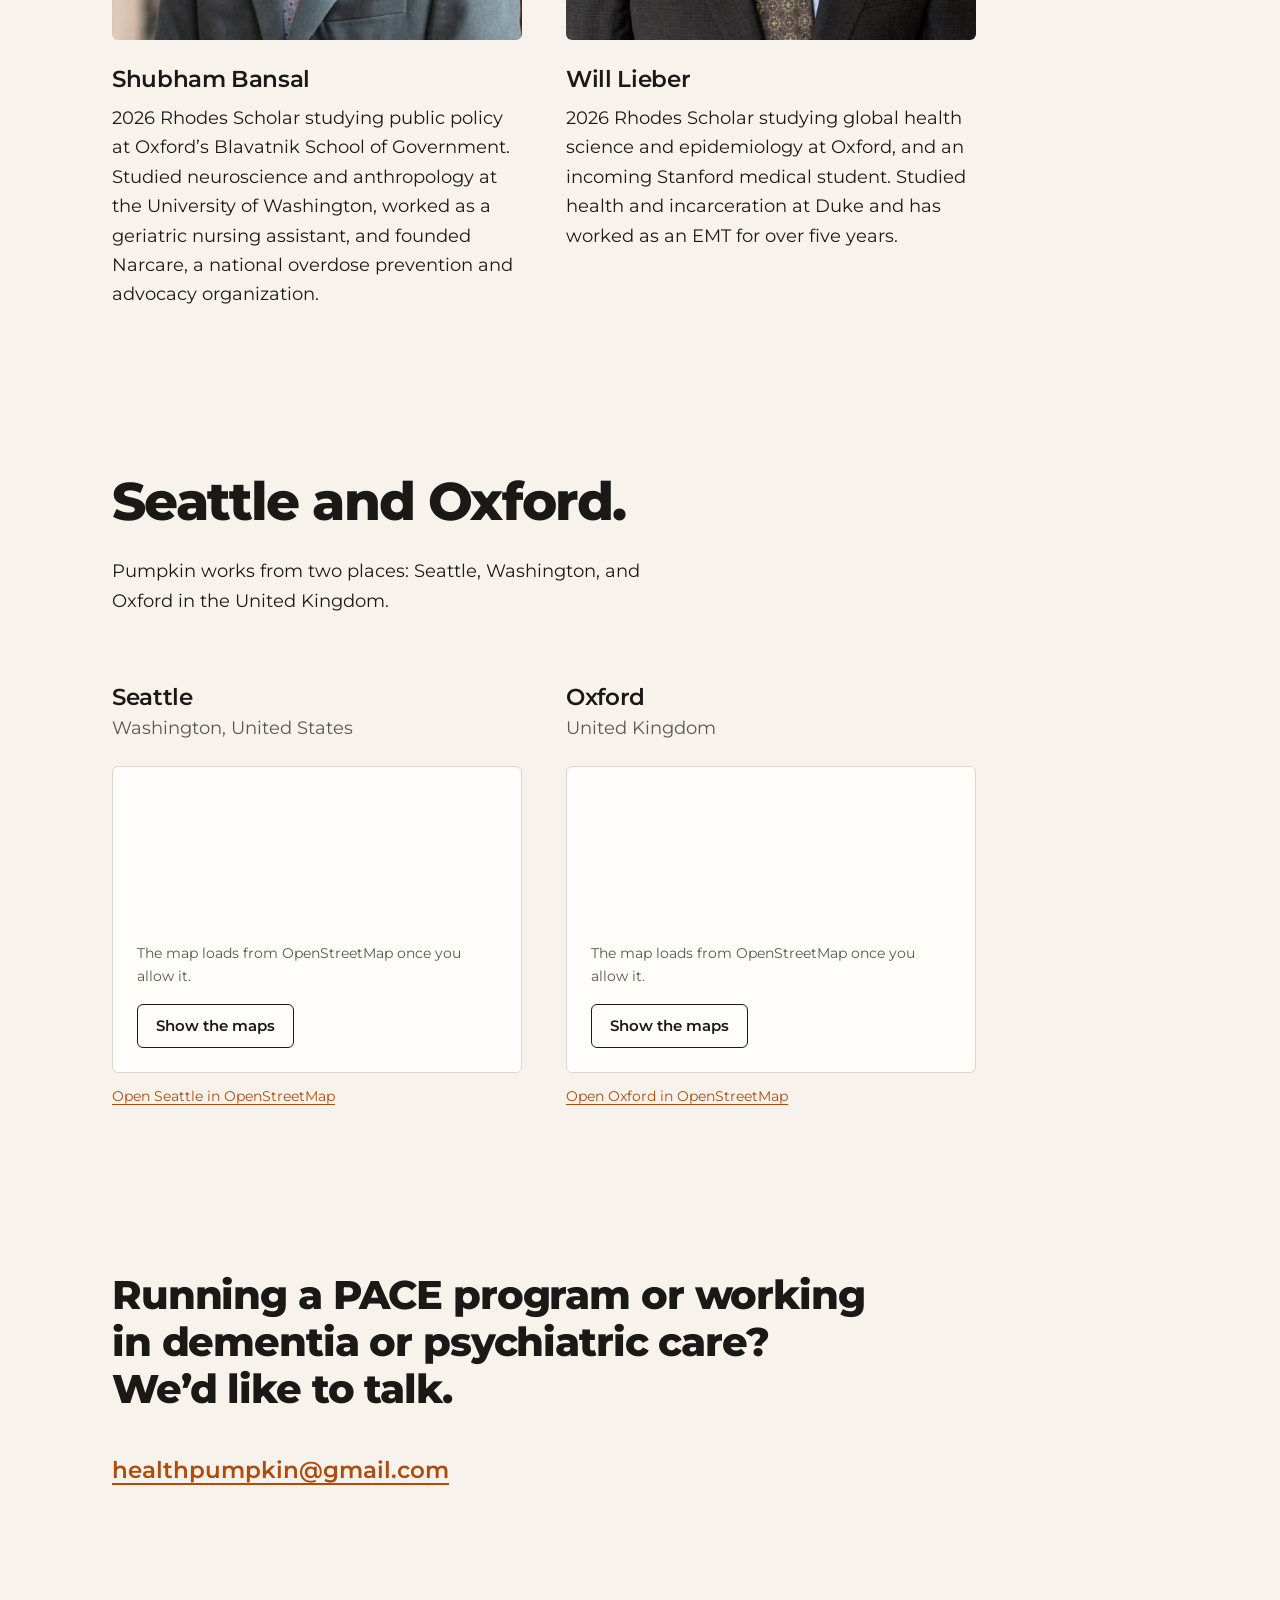
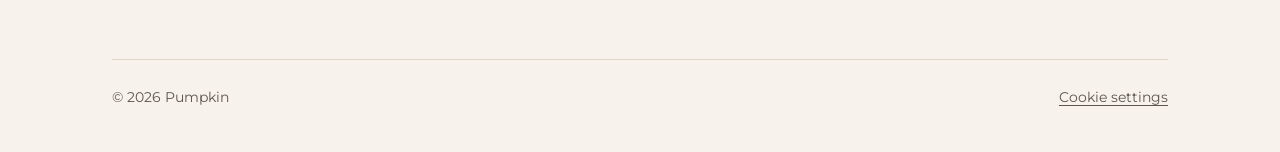
==== commit 54f0b5b9: "Polish from the design review - Hero padding caps on short screens so the first number shows at the " ====
--- a/index.html
+++ b/index.html
@@ -37,7 +37,7 @@
   <main id="main">
     <section class="hero page" aria-labelledby="hero-title">
       <h1 id="hero-title">Your wishes, heard when it matters most.</h1>
-      <p class="lead">AI-guided advance directives for dementia and serious mental illness that clinicians can find and follow in a crisis.</p>
+      <p class="lead"><span>AI-guided advance directives</span> <span>for dementia and serious mental illness</span> <span>that clinicians can find and follow in a crisis.</span></p>
       <a class="button" href="mailto:healthpumpkin@gmail.com">Get in touch</a>
     </section>
 
--- a/styles.css
+++ b/styles.css
@@ -18,6 +18,7 @@
   --paper: #F7F3EC;
   --sheet: #FFFDF9;
   --ink: #1B1916;
+  --ink-lift: #3A352E;
   --ink-soft: #5C564D;
   --accent: #AF4C0C;
   --accent-deep: #8C3B08;
@@ -39,7 +40,6 @@
   --s-3: 1.5rem;
   --s-4: 2rem;
   --s-5: 3rem;
-  --s-6: 4rem;
   --gutter: clamp(1.25rem, 5vw, 4rem);
   --section: clamp(5.5rem, 3.4rem + 8.5vw, 11rem);
   --block: clamp(2.5rem, 1.8rem + 3vw, 4.5rem);
@@ -65,7 +65,7 @@
 html {
   -webkit-text-size-adjust: 100%;
   text-size-adjust: 100%;
-  scrollbar-color: #C6BDAE var(--paper);
+  scrollbar-color: var(--ink-soft) var(--paper);
 }
 
 body {
@@ -175,7 +175,7 @@
 
 .skip-link {
   position: absolute;
-  top: 0;
+  top: 0.625rem;
   left: var(--gutter);
   z-index: 30;
   padding: 0.75rem 1rem;
@@ -183,8 +183,8 @@
   color: var(--paper);
   font-weight: 600;
   text-decoration: none;
-  border-radius: 0 0 var(--radius) var(--radius);
-  transform: translateY(-120%);
+  border-radius: var(--radius);
+  transform: translateY(-200%);
 }
 
 .skip-link:focus {
@@ -234,6 +234,14 @@
 .more {
   margin-top: var(--s-3);
   font-weight: 600;
+}
+
+/* Standalone text links get a finger-sized target without moving the text. */
+.more a,
+.place__link a {
+  display: inline-block;
+  margin-block: -0.625rem;
+  padding-block: 0.625rem;
 }
 
 /* Buttons */
@@ -265,12 +273,17 @@
   transform: translateY(1px);
 }
 
+/* An orange ring around an orange button disappears; use ink. */
+.button:focus-visible {
+  outline-color: var(--ink);
+}
+
 .button--ink {
   background: var(--ink);
 }
 
 .button--ink:hover {
-  background: #3A352E;
+  background: var(--ink-lift);
 }
 
 .button--quiet {
@@ -383,6 +396,8 @@
 
 .hero {
   padding-block: clamp(2.5rem, 0.6rem + 8.9vw, 8.75rem) var(--section);
+  /* On a short laptop screen, keep the first line of the next section in view. */
+  padding-block: min(clamp(2.5rem, 0.6rem + 8.9vw, 8.75rem), 12svh) min(var(--section), 15svh);
 }
 
 .hero--page {
@@ -399,11 +414,18 @@
 }
 
 .lead {
-  max-width: 36rem;
+  max-width: var(--measure);
   margin-top: clamp(1.5rem, 1.3rem + 0.9vw, 2.25rem);
   font-size: var(--fs-lead);
   line-height: 1.45;
   text-wrap: balance;
+}
+
+/* From tablet up, the definition breaks between its phrases, not on "for" or "that". */
+@media (min-width: 40rem) {
+  .lead span {
+    display: inline-block;
+  }
 }
 
 .hero .button {
@@ -501,7 +523,7 @@
   margin-top: var(--block);
 }
 
-@media (min-width: 40rem) {
+@media (min-width: 48rem) {
   .pair {
     grid-template-columns: repeat(2, minmax(0, 1fr));
   }
@@ -576,8 +598,11 @@
   margin-top: clamp(1.5rem, 1.3rem + 0.9vw, 2.25rem);
 }
 
+/* The closing action: a comfortable tap target that stays on one line on a small phone. */
 .contact p a {
-  font-size: var(--fs-lead);
+  display: inline-block;
+  padding-block: 0.375rem;
+  font-size: clamp(1rem, 5.4vw, var(--fs-lead));
   font-weight: 600;
   overflow-wrap: anywhere;
 }
@@ -630,6 +655,17 @@
   margin-top: clamp(0.75rem, 0.6rem + 0.6vw, 1rem);
 }
 
+/* On a phone, sit lower and a little tighter so the notice covers less of the page. */
+@media (max-width: 34rem) {
+  .cookie {
+    bottom: 0.5rem;
+  }
+
+  .cookie .button {
+    min-height: 2.5rem;
+  }
+}
+
 /* Motion: one quiet fade as a page opens, nothing on scroll. */
 
 @media (prefers-reduced-motion: no-preference) {
@@ -657,6 +693,14 @@
 @keyframes arrive {
   from {
     opacity: 0;
+  }
+}
+
+@media (prefers-reduced-motion: reduce) {
+  *,
+  *::before,
+  *::after {
+    transition-duration: 0.01ms !important;
   }
 }
 
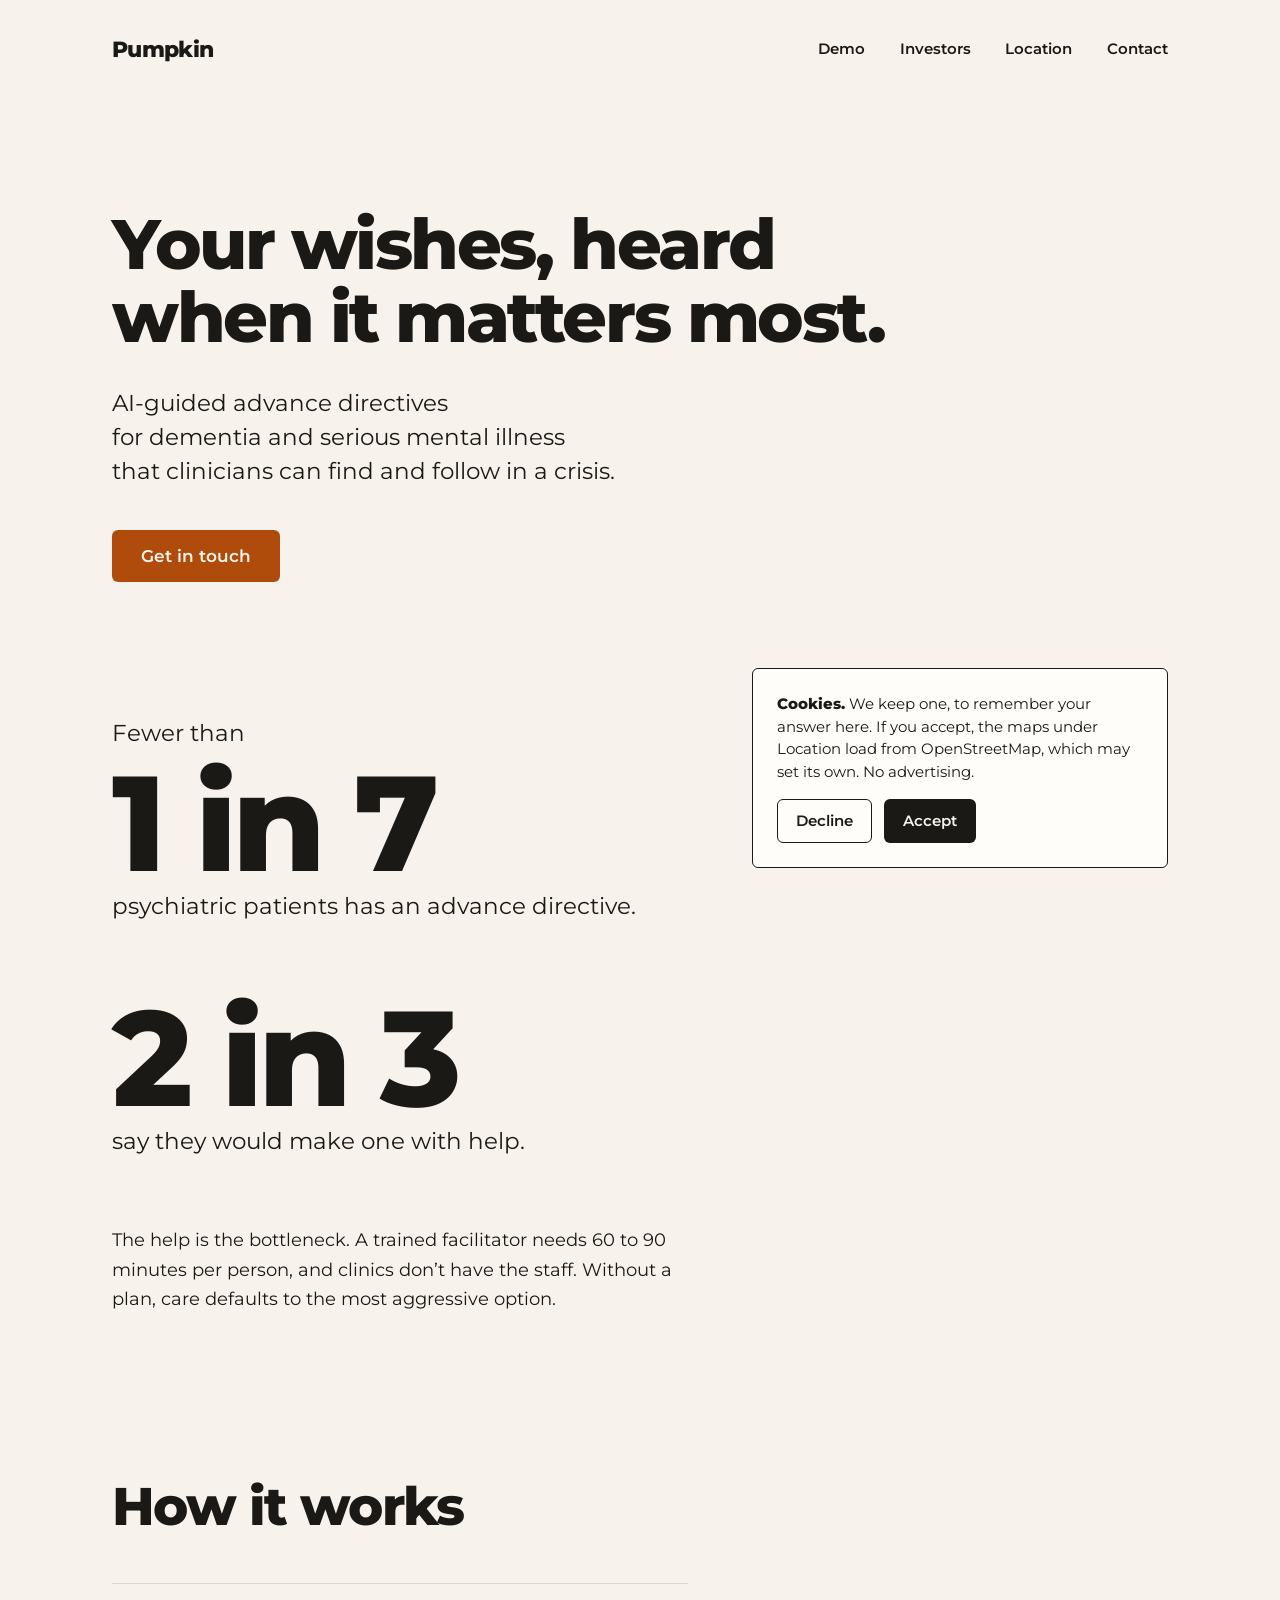
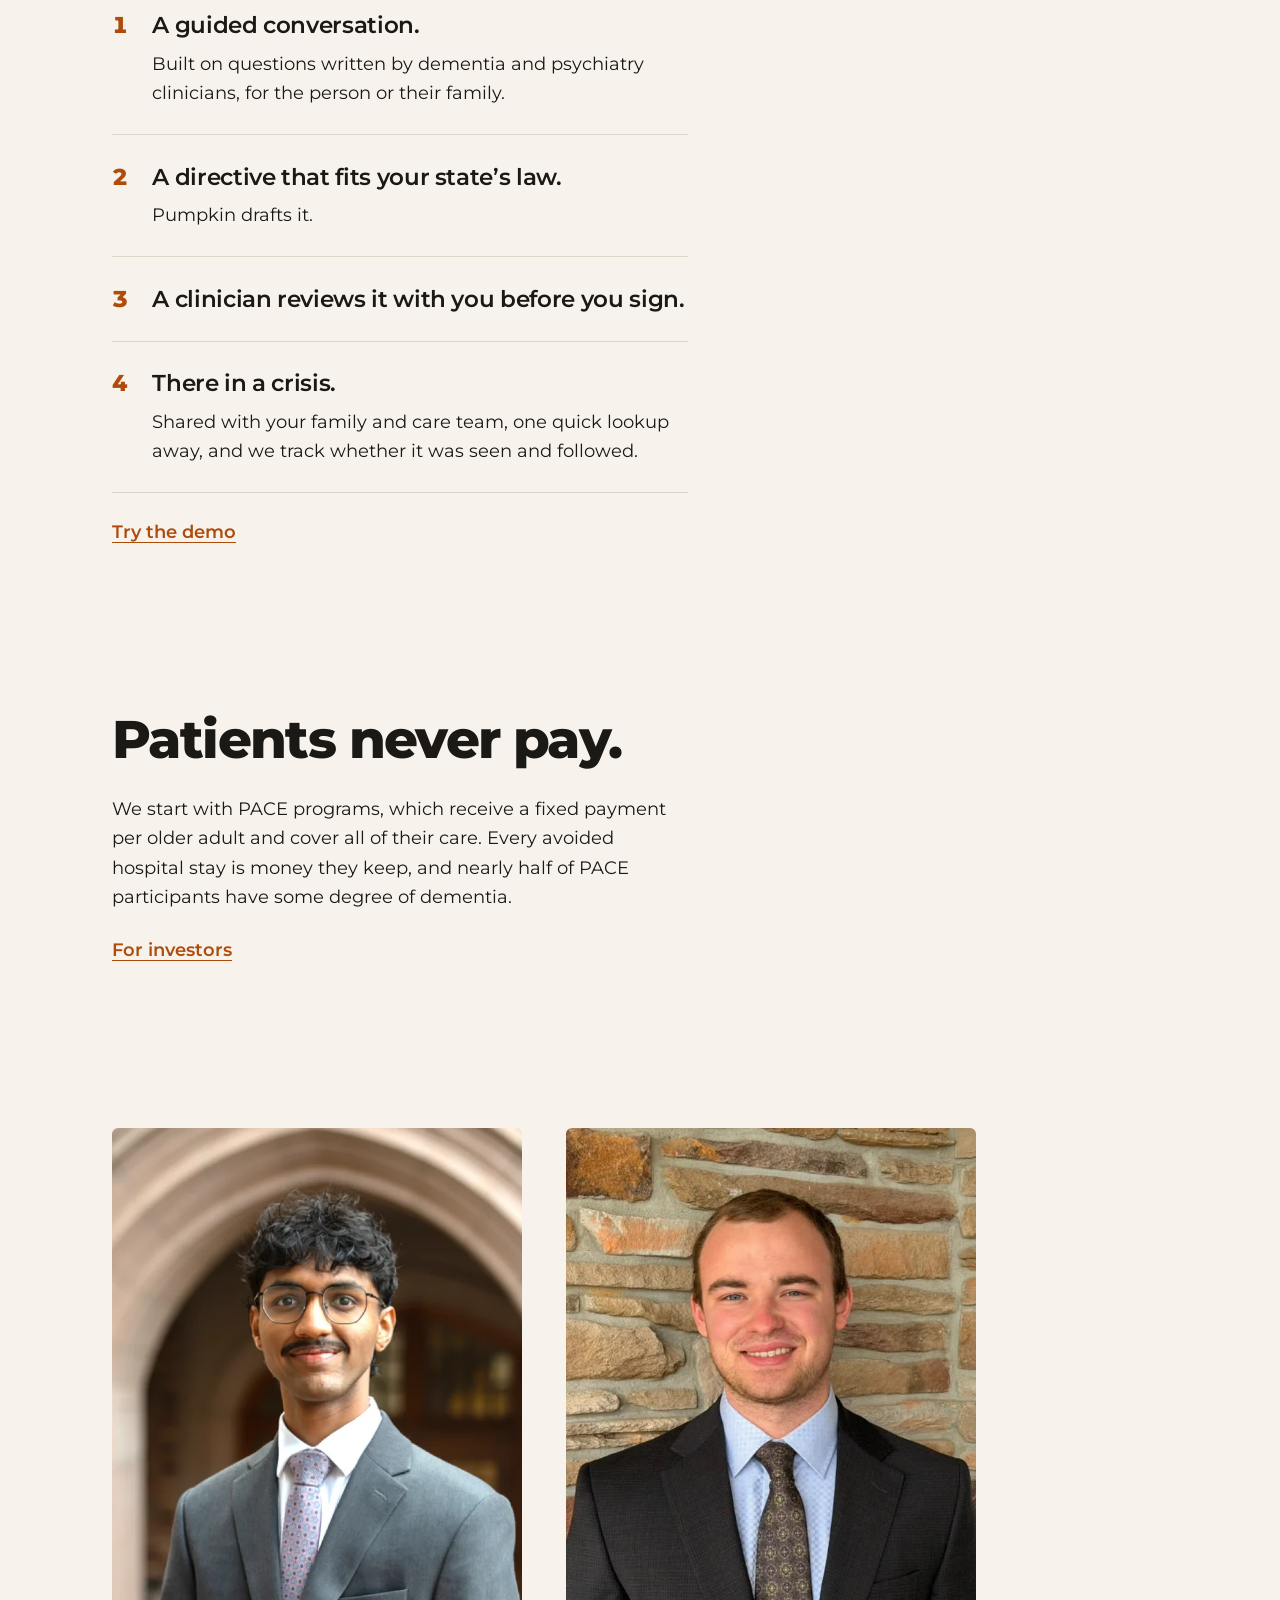
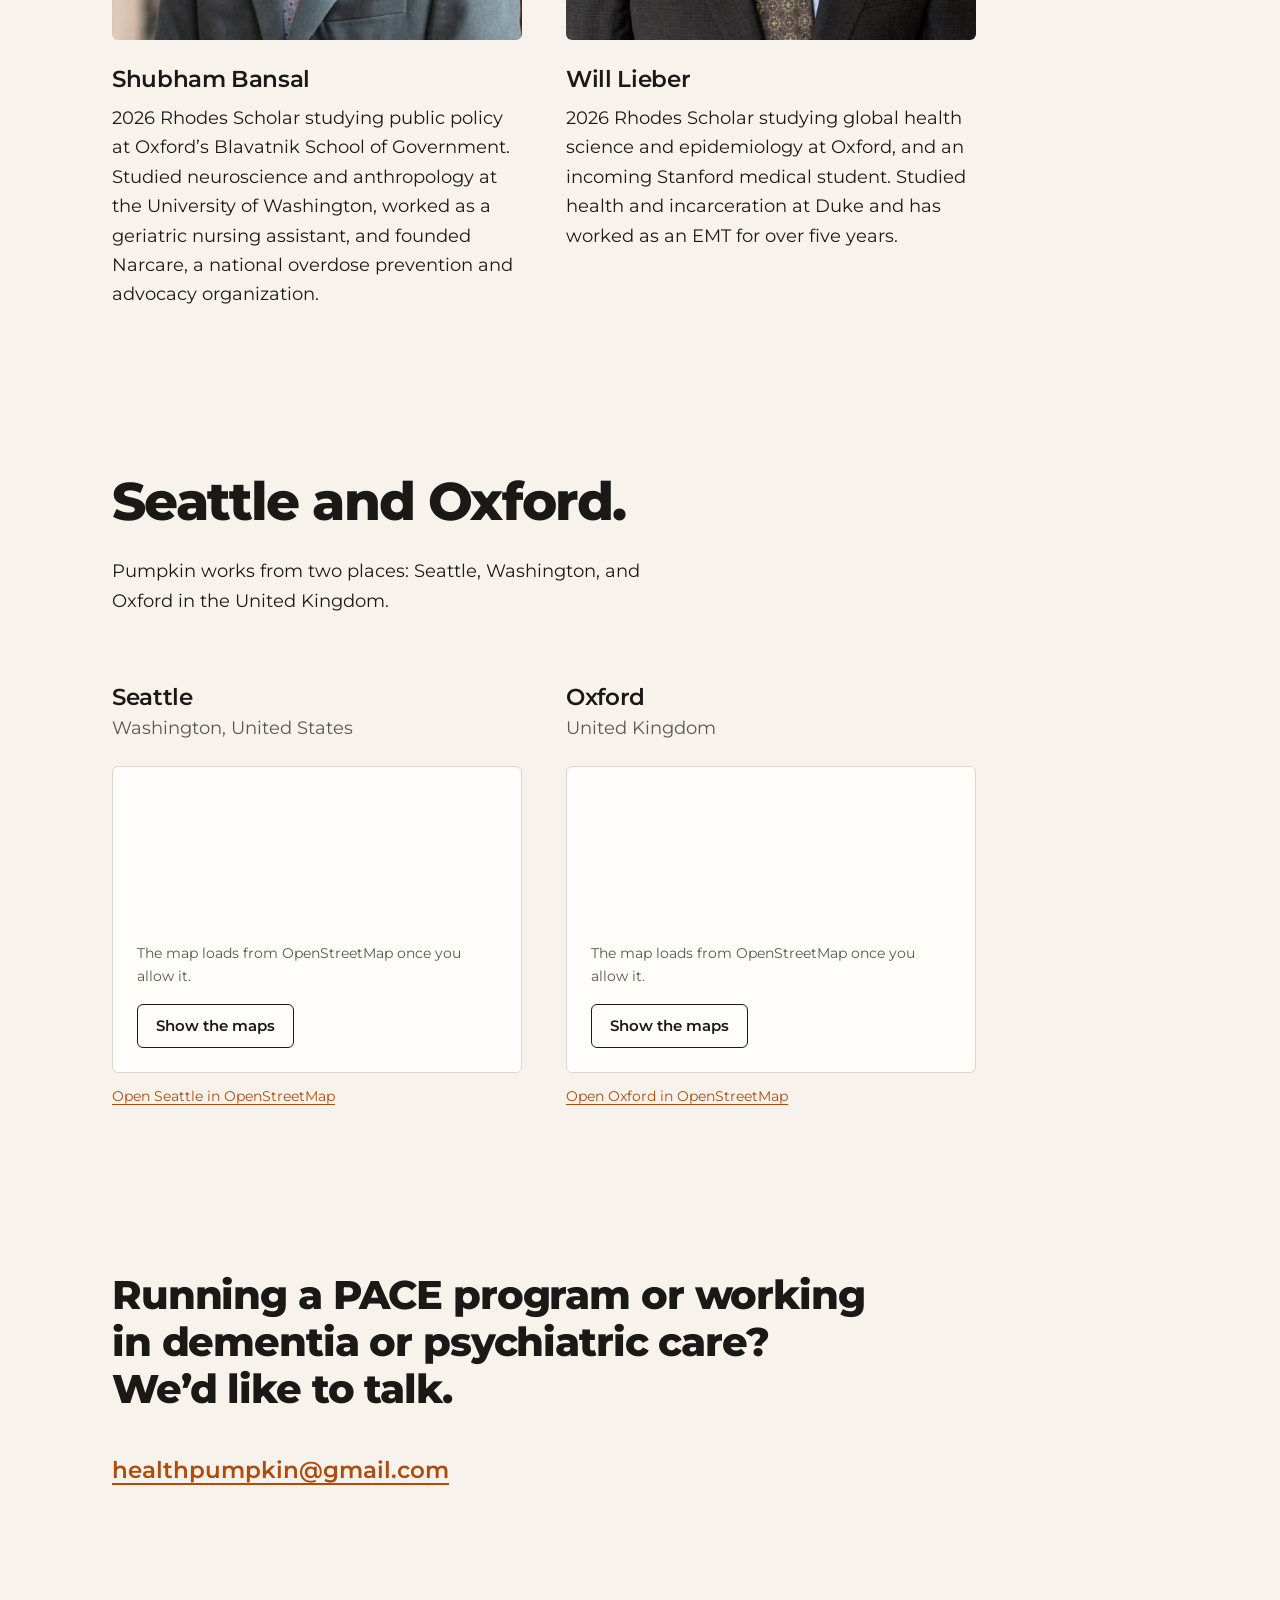
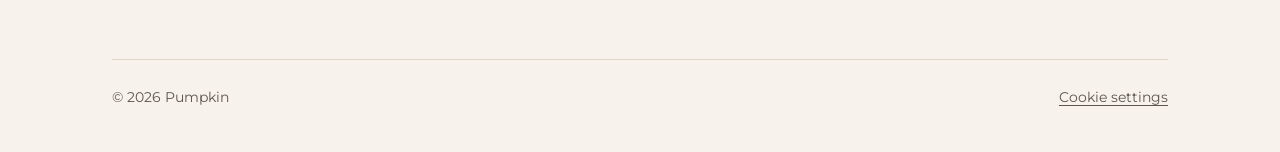
==== commit 6e72a6bd: "Set the second statistic as "2 in 3" to match "1 in 7" Both numbers are now short, so they run large" ====
--- a/index.html
+++ b/index.html
@@ -49,7 +49,7 @@
         <span class="figure__text">psychiatric patients has an advance directive.</span>
       </p>
       <p class="figure">
-        <span class="figure__number">Two-thirds</span>
+        <span class="figure__number">2 in 3</span>
         <span class="figure__text">say they would make one with help.</span>
       </p>
       <p class="prose">The help is the bottleneck. A trained facilitator needs 60 to 90 minutes per person, and clinics don’t have the staff. Without a plan, care defaults to the most aggressive option.</p>
--- a/styles.css
+++ b/styles.css
@@ -456,8 +456,9 @@
 
 .figure__number {
   margin-top: 0.04em;
-  font-size: clamp(2.5rem, 14vw, var(--fs-figure));
-  font-size: clamp(2.5rem, 15cqi, var(--fs-figure));
+  /* Both numbers are short ("1 in 7", "2 in 3"), so they can run large on a phone too. */
+  font-size: clamp(3rem, 19vw, var(--fs-figure));
+  font-size: clamp(3rem, 21cqi, var(--fs-figure));
   font-weight: 800;
   line-height: 1;
   letter-spacing: -0.04em;
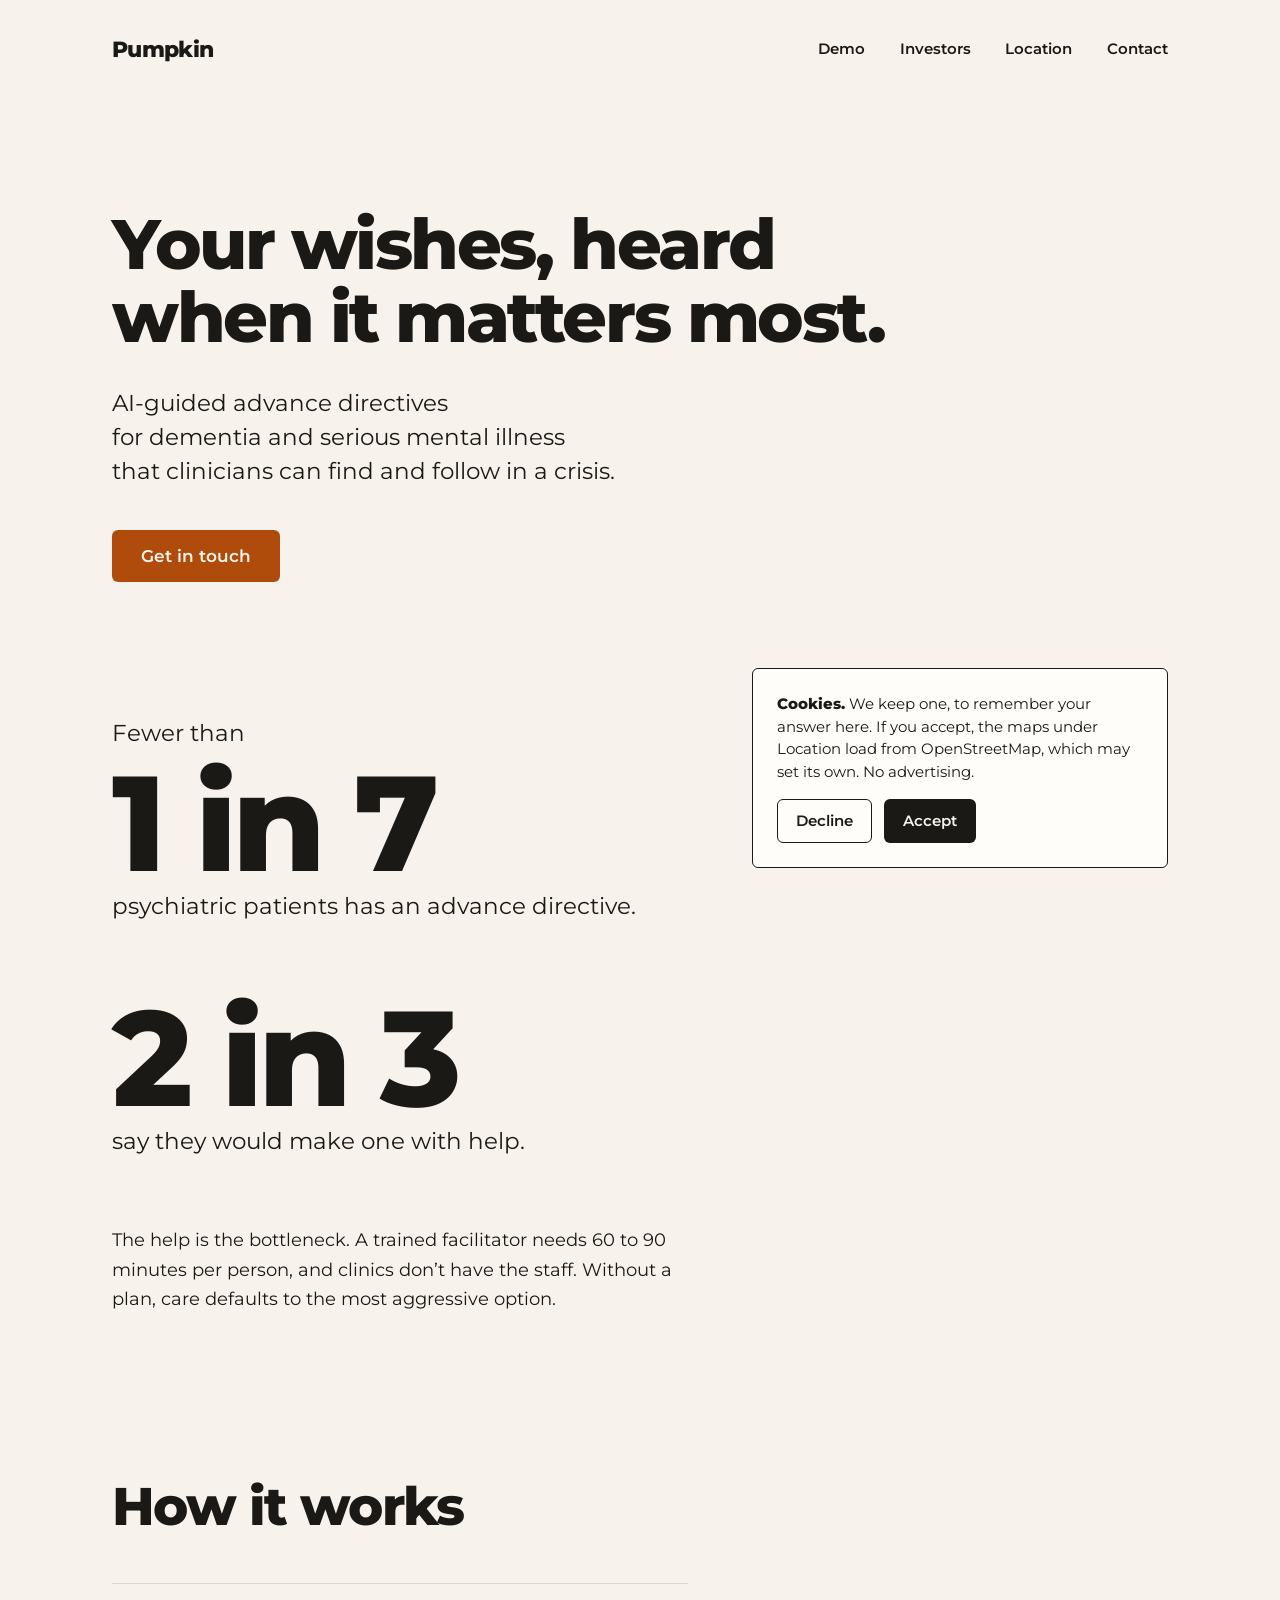
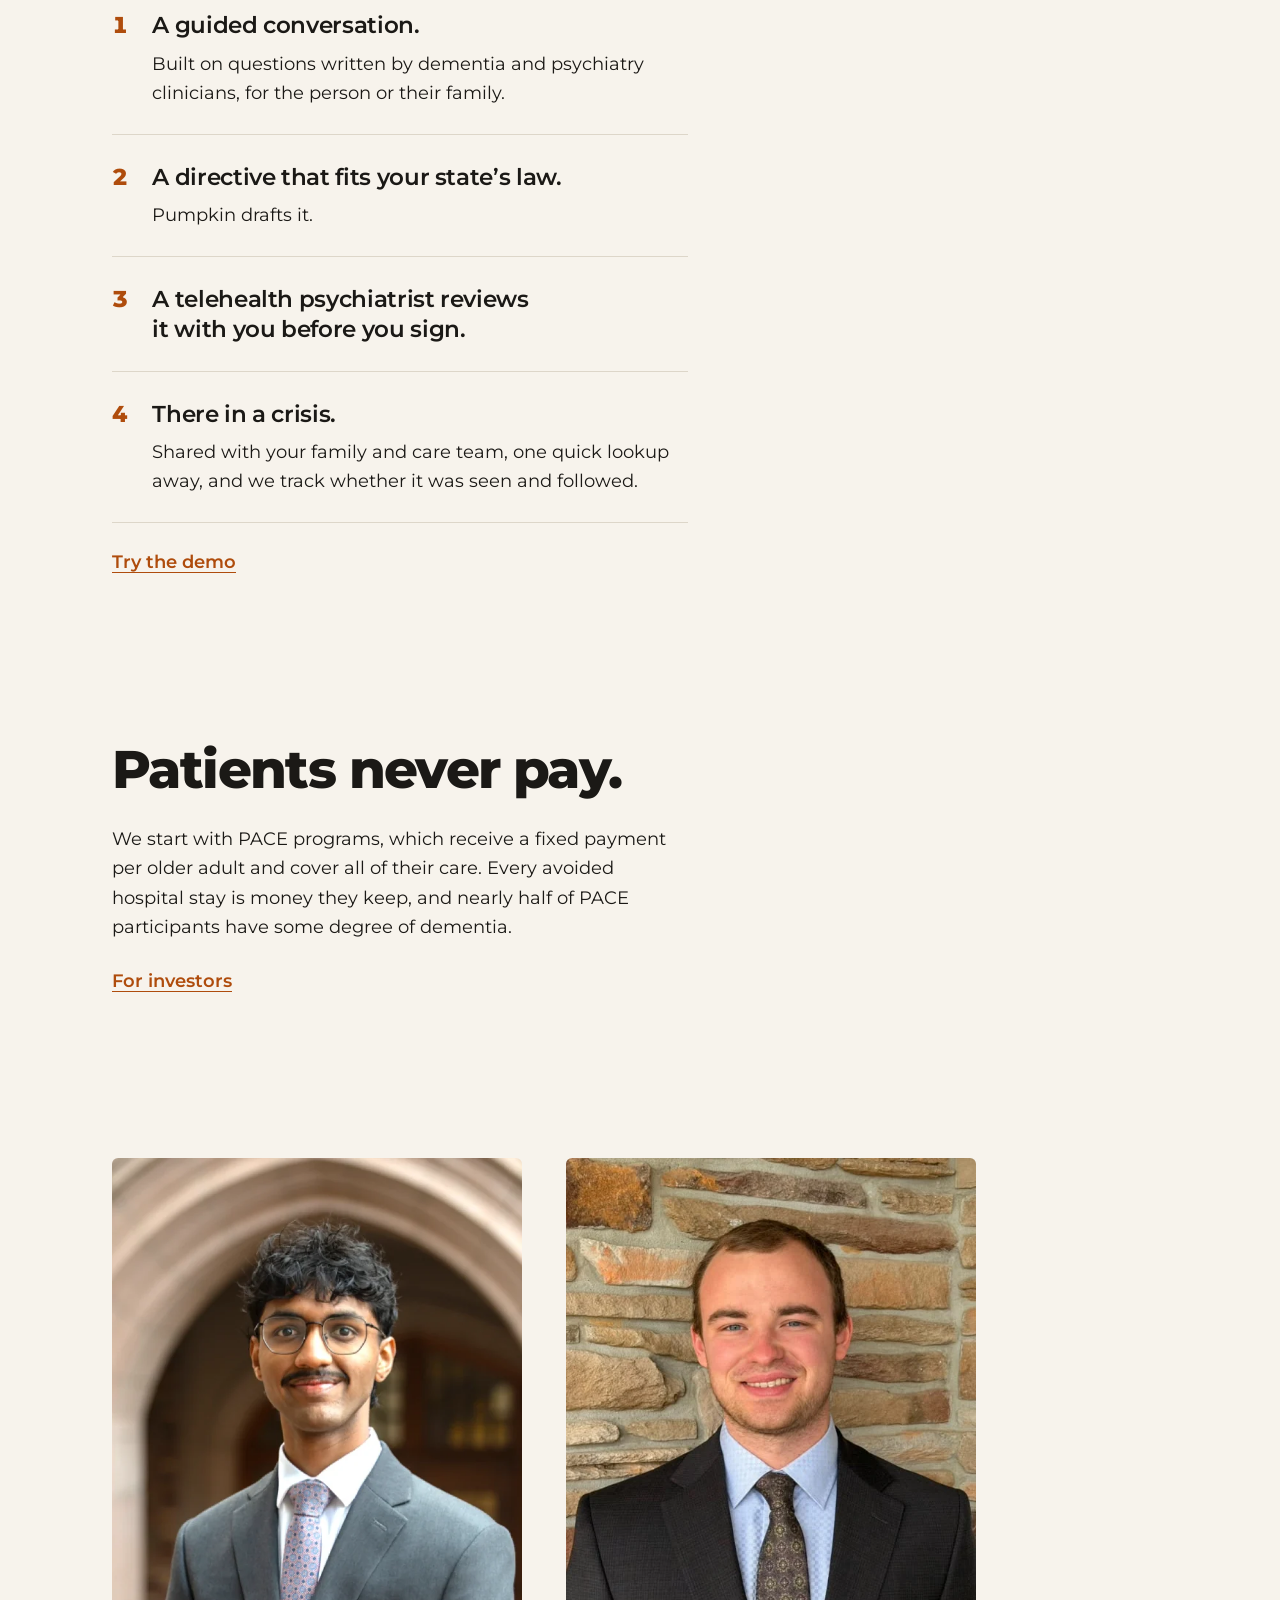
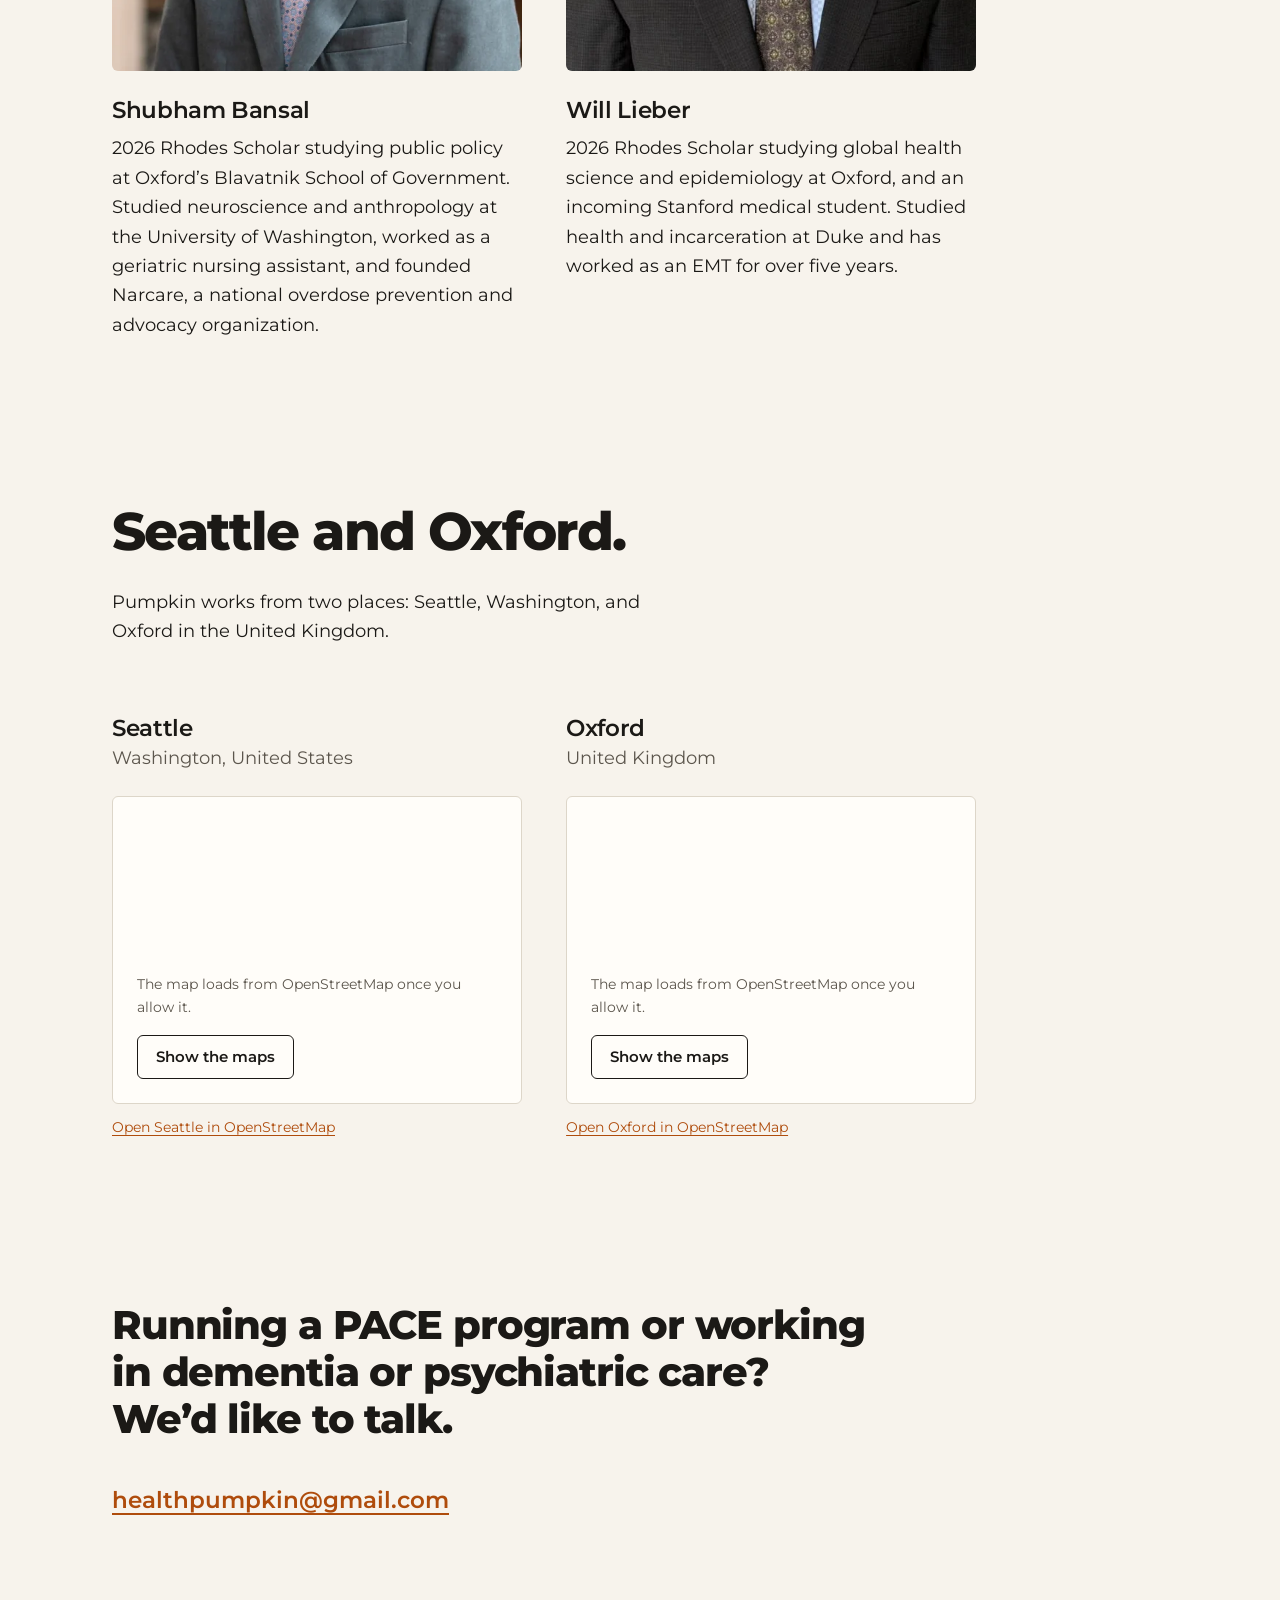
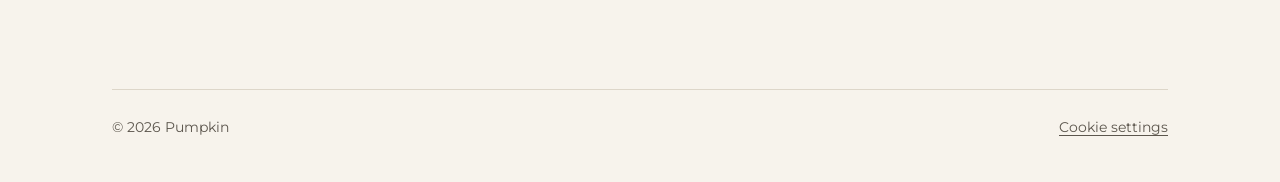
==== commit d6042268: "Name the telehealth psychiatrist in step 3 The third step now reads "A telehealth psychiatrist revie" ====
--- a/index.html
+++ b/index.html
@@ -67,7 +67,7 @@
           <p>Pumpkin drafts it.</p>
         </li>
         <li>
-          <h3>A clinician reviews it with you before you sign.</h3>
+          <h3>A telehealth psychiatrist reviews it with you before you sign.</h3>
         </li>
         <li>
           <h3>There in a crisis.</h3>
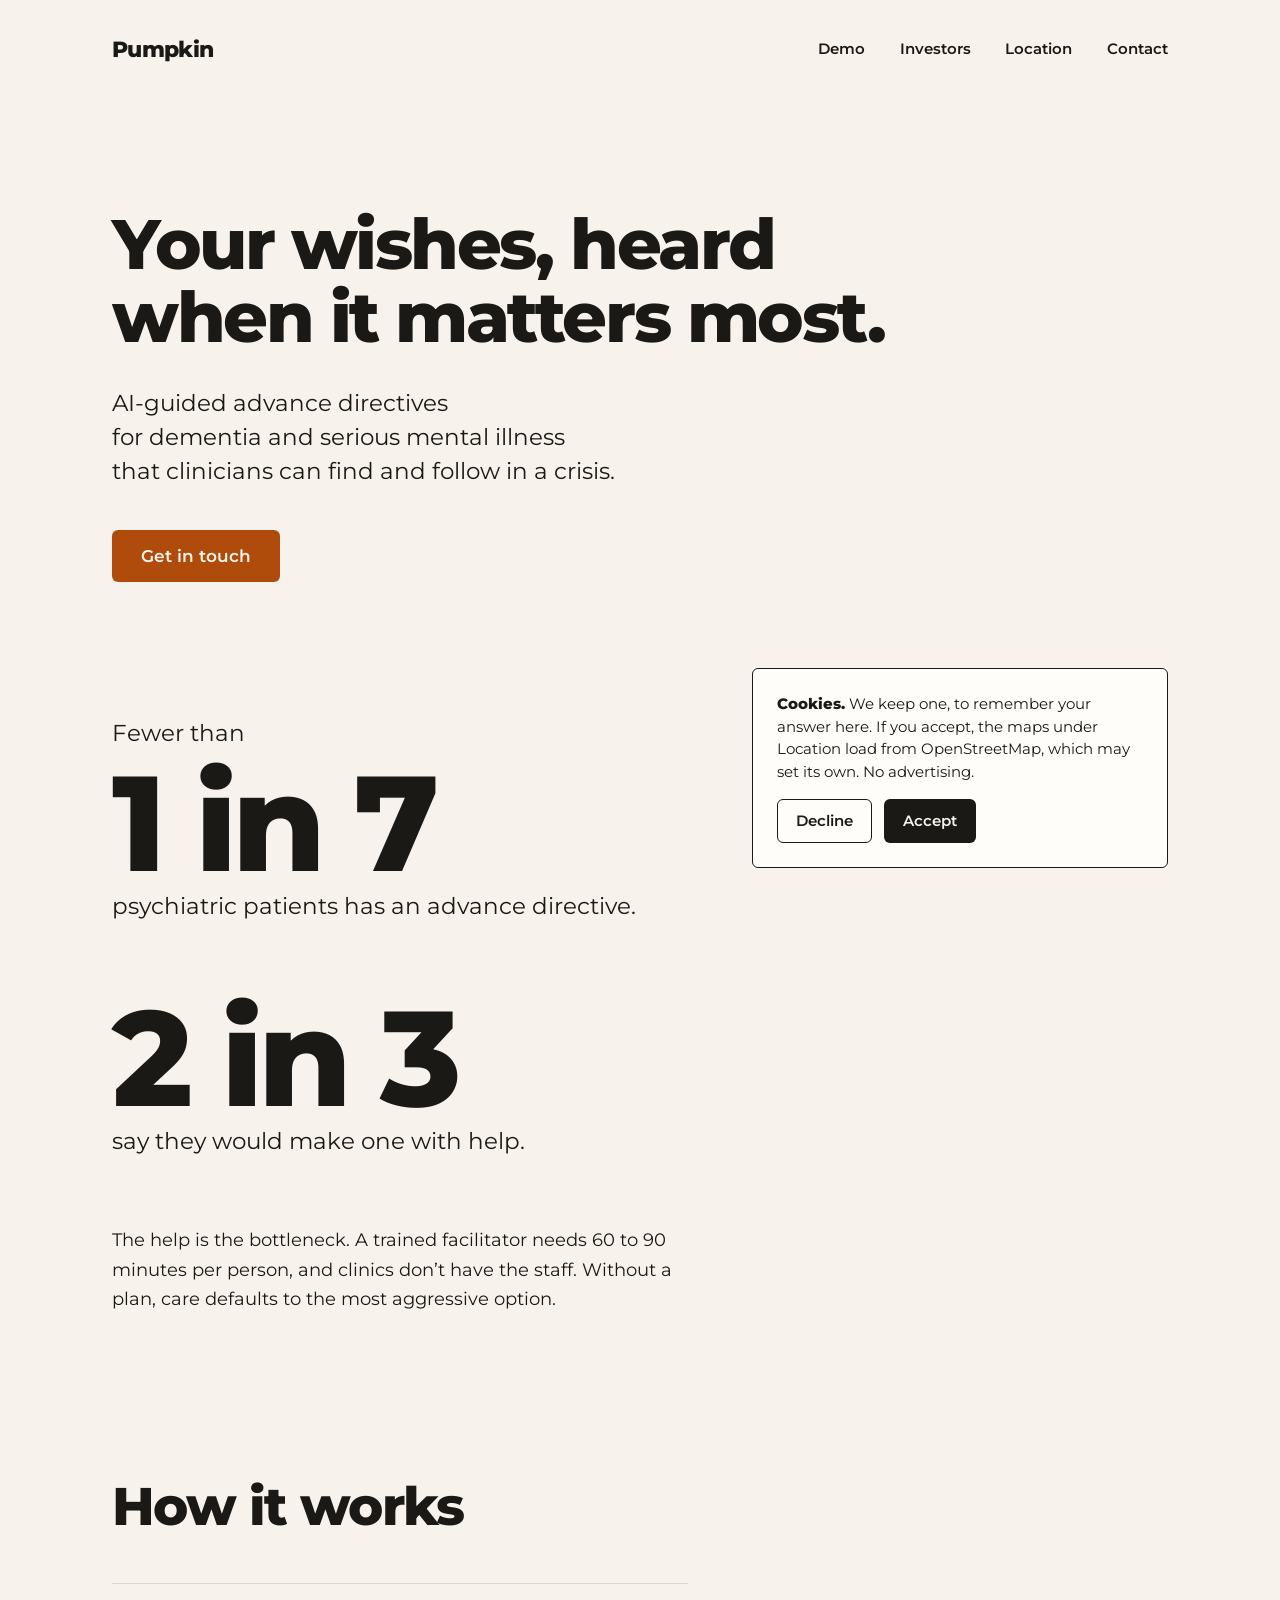
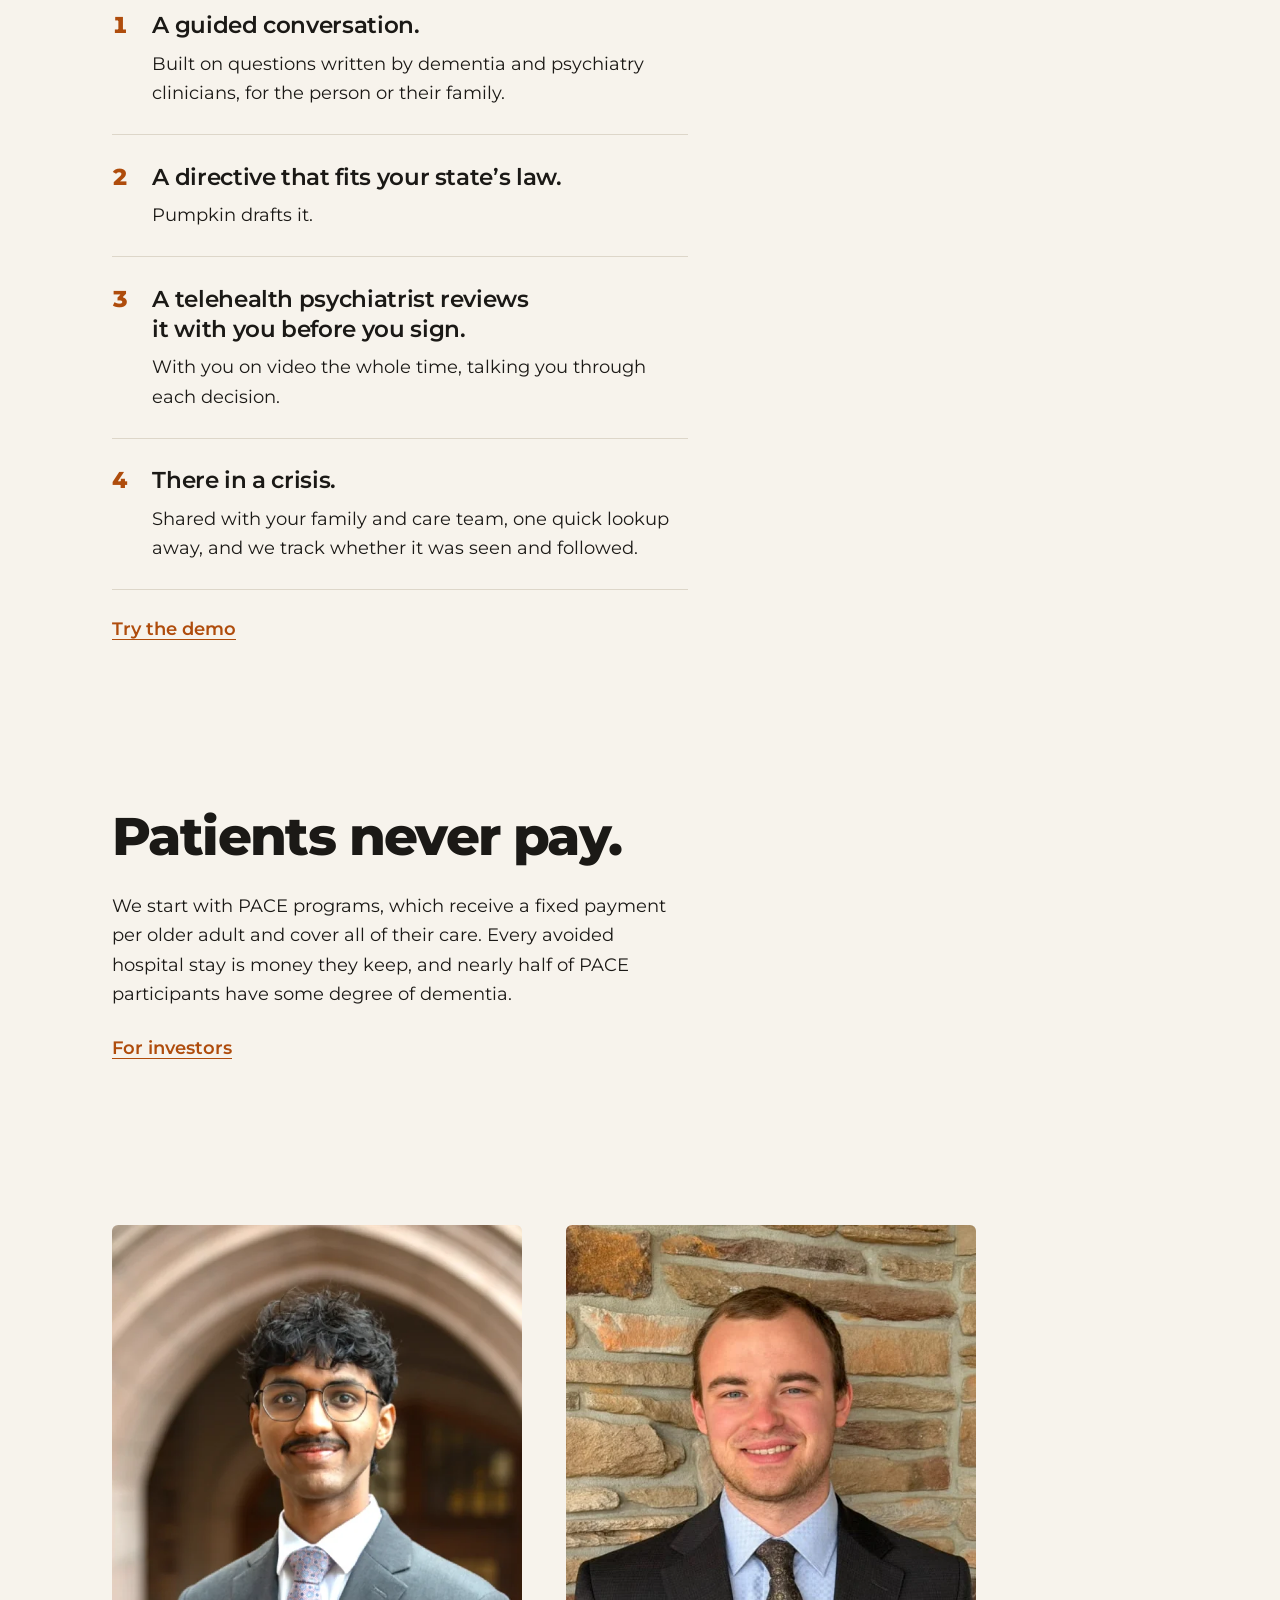
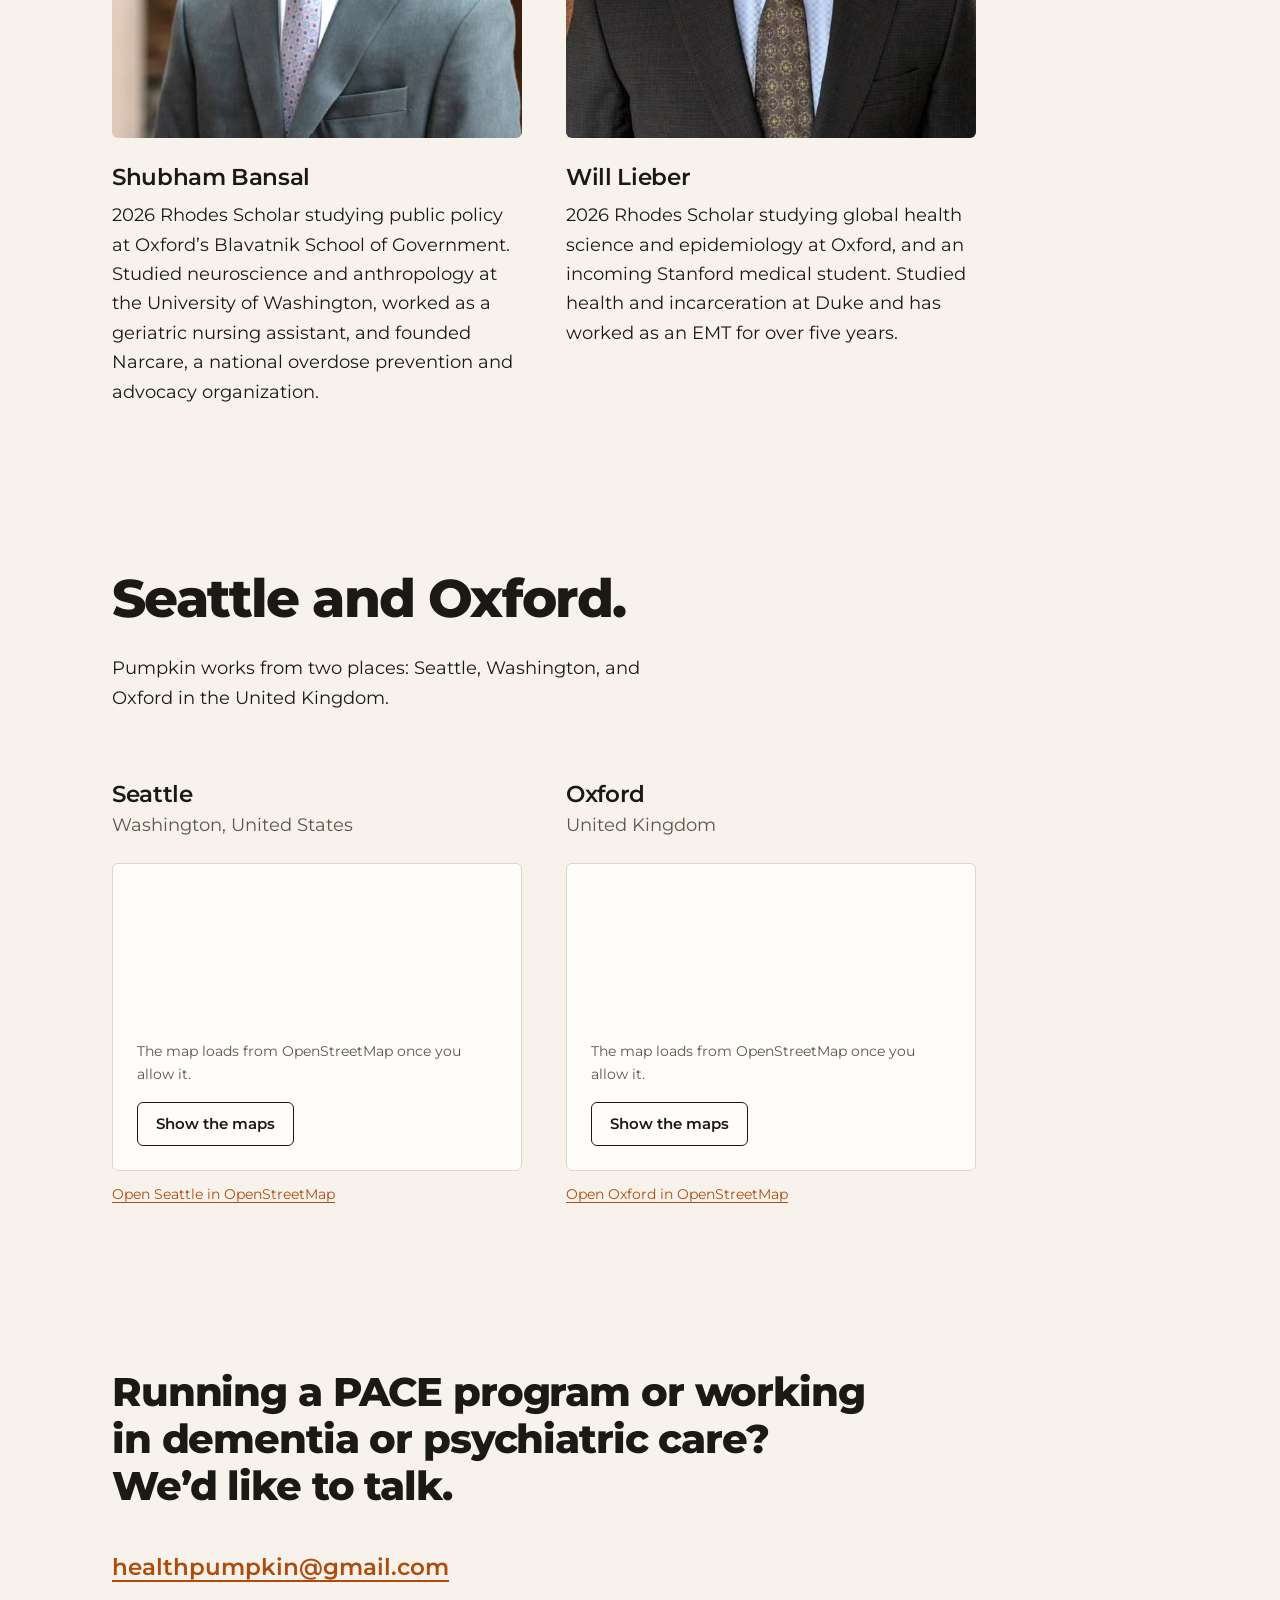
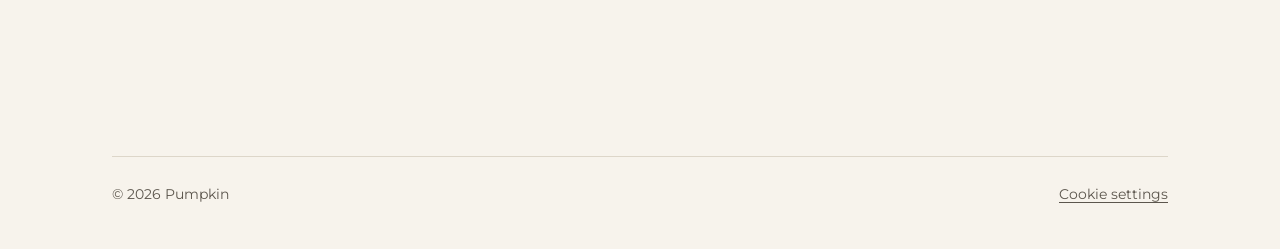
==== commit 96e1a7bf: "Add a detail line under step 3 on the home page "With you on video the whole time, talking you throu" ====
--- a/index.html
+++ b/index.html
@@ -68,6 +68,7 @@
         </li>
         <li>
           <h3>A telehealth psychiatrist reviews it with you before you sign.</h3>
+          <p>With you on video the whole time, talking you through each decision.</p>
         </li>
         <li>
           <h3>There in a crisis.</h3>
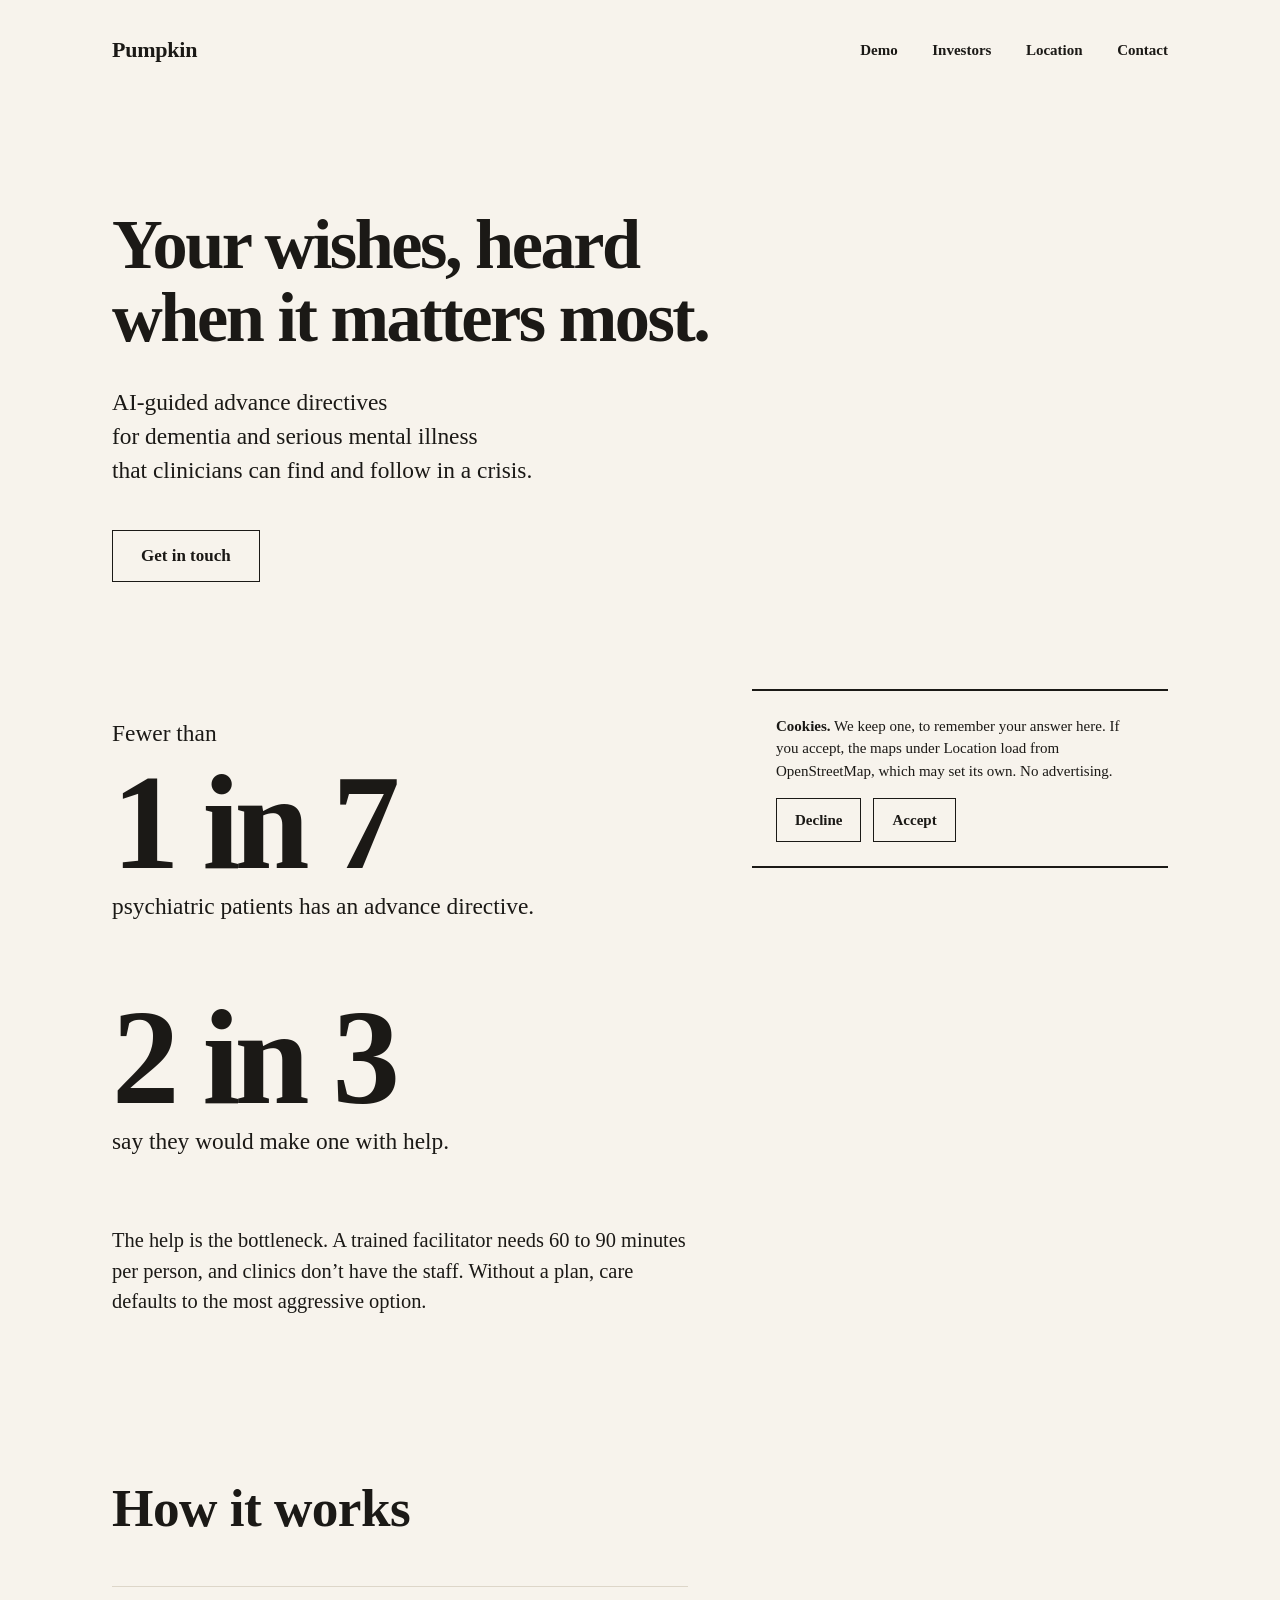
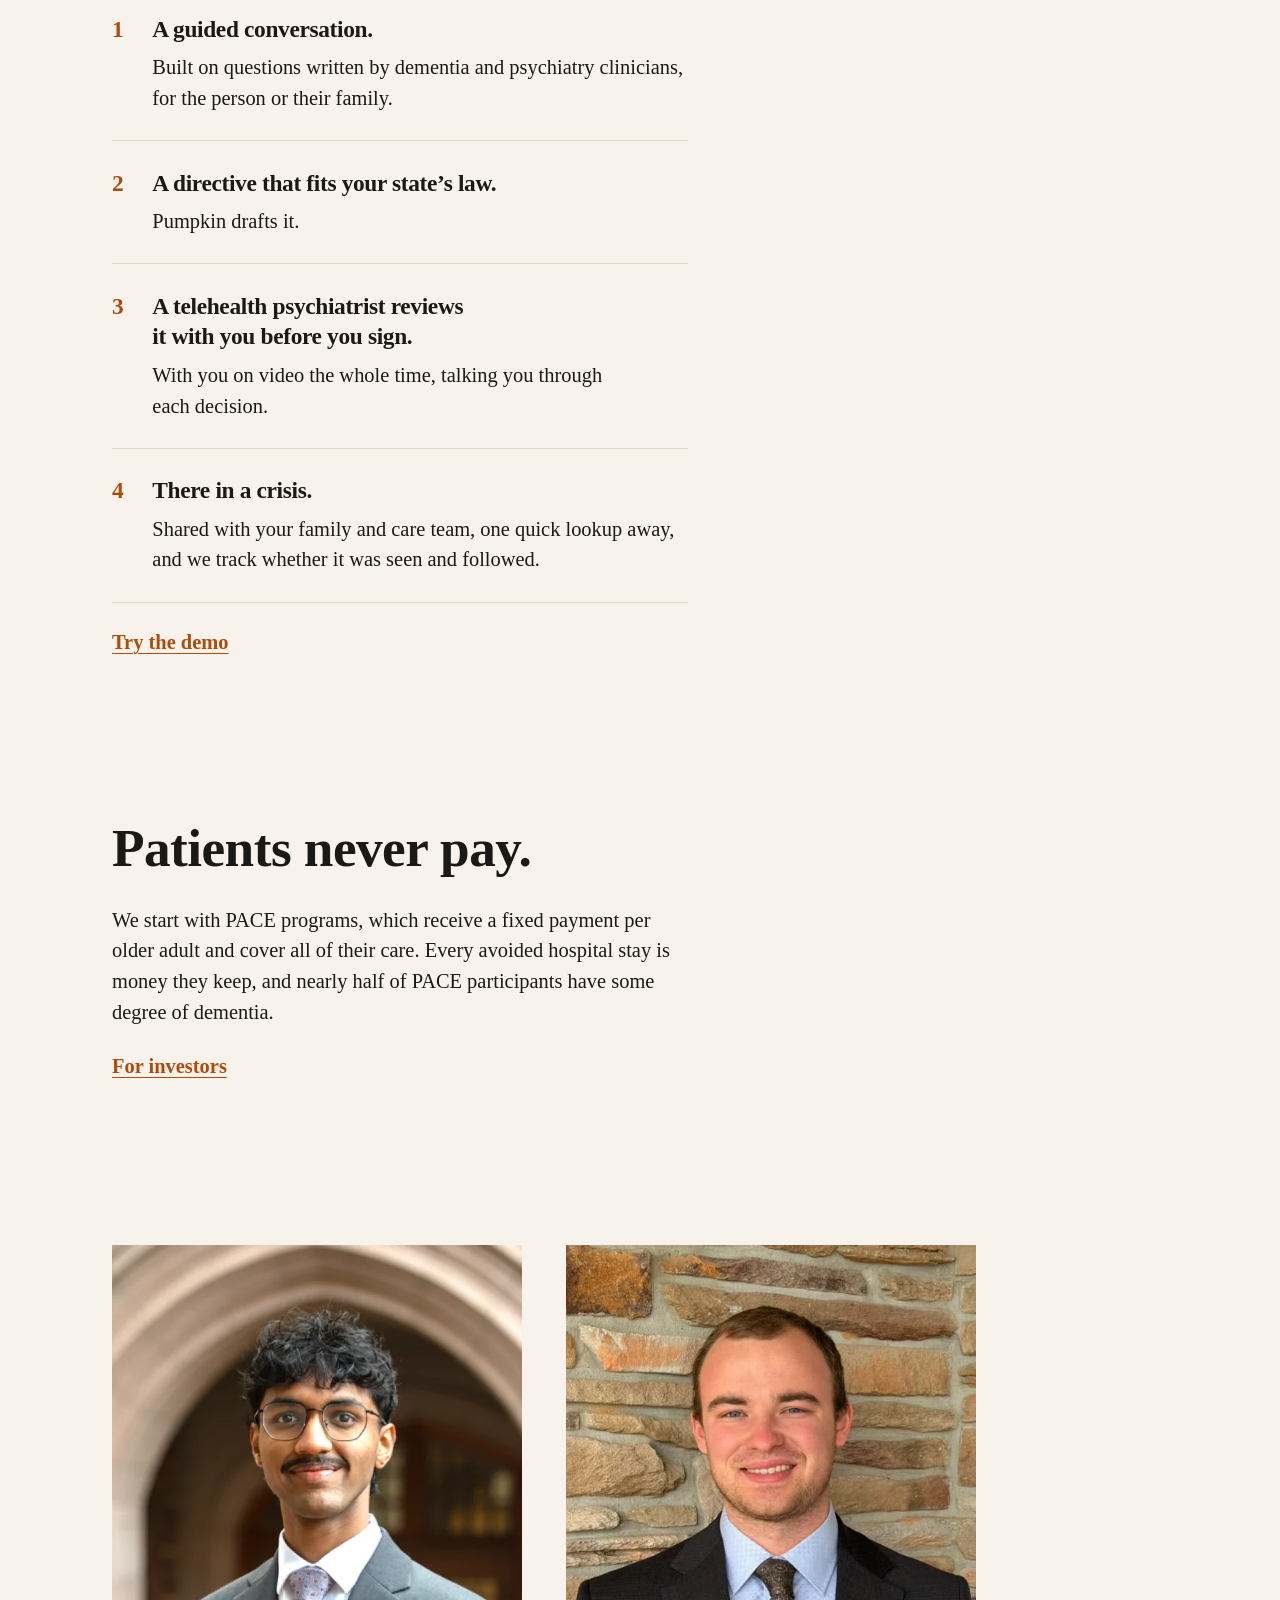
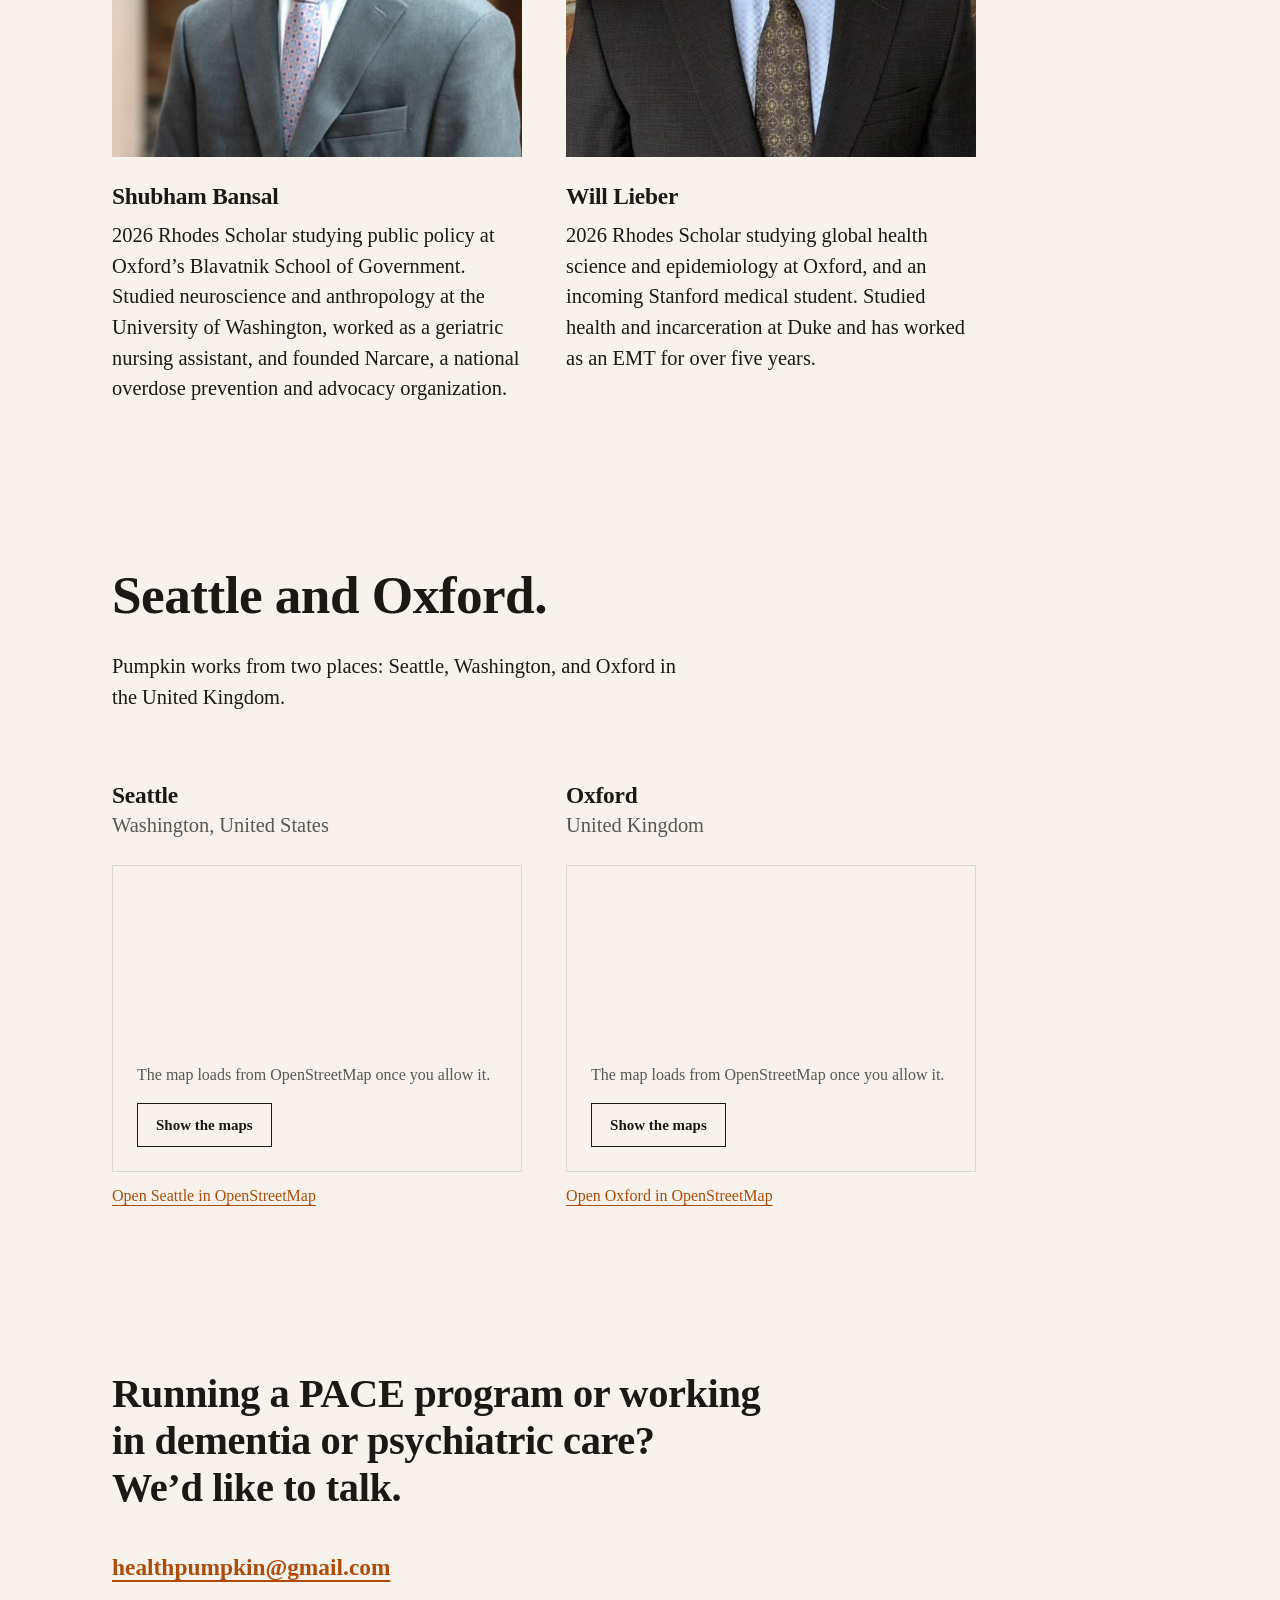
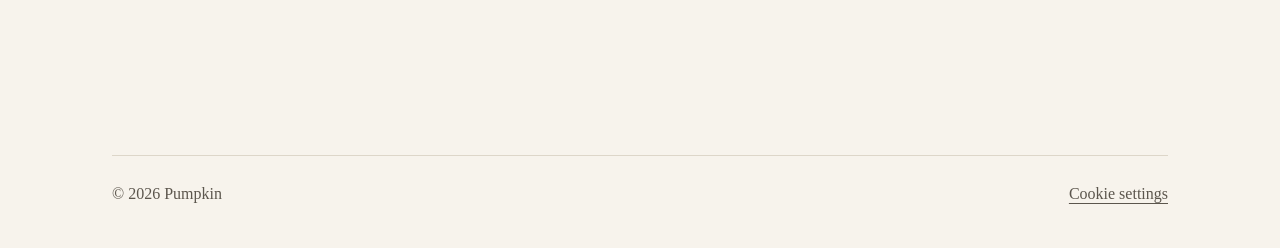
==== commit 38b863ec: "Set the whole site in Times New Roman with outlined, square controls Drops the Montserrat web font, " ====
--- a/index.html
+++ b/index.html
@@ -13,9 +13,6 @@
   <meta property="og:title" content="Pumpkin: Your wishes, heard when it matters most.">
   <meta property="og:description" content="AI-guided advance directives for dementia and serious mental illness that clinicians can find and follow in a crisis.">
   <link rel="icon" href="data:image/svg+xml,%3Csvg xmlns='http://www.w3.org/2000/svg' viewBox='0 0 32 32'%3E%3Ccircle cx='16' cy='16' r='13' fill='%23AF4C0C'/%3E%3C/svg%3E">
-  <link rel="preconnect" href="https://fonts.googleapis.com">
-  <link rel="preconnect" href="https://fonts.gstatic.com" crossorigin>
-  <link rel="stylesheet" href="https://fonts.googleapis.com/css2?family=Montserrat:wght@400..800&display=swap">
   <link rel="stylesheet" href="styles.css">
   <script src="site.js" defer></script>
 </head>
--- a/styles.css
+++ b/styles.css
@@ -1,15 +1,6 @@
 /* Pumpkin
-   One typeface, one accent, one left axis. Shared by every page. */
-
-/* Metric-matched fallback, so text does not jump when Montserrat arrives. */
-@font-face {
-  font-family: "Montserrat Fallback";
-  src: local("Arial");
-  size-adjust: 113%;
-  ascent-override: 85.7%;
-  descent-override: 22.2%;
-  line-gap-override: 0%;
-}
+   One typeface (Times New Roman), one accent, one left axis. Shared by every page.
+   The rules that set the printed look are at the end of this file. */
 
 :root {
   color-scheme: light;
@@ -25,7 +16,7 @@
   --rule: #DDD6C9;
 
   /* Type. A perfect fourth from an 18px body: 14, 18, 24, 43, 57, 76, 135. */
-  --font: "Montserrat", "Montserrat Fallback", "Helvetica Neue", Arial, sans-serif;
+  --font: "Times New Roman", Times, "Liberation Serif", serif;
   --fs-small: 0.875rem;
   --fs-body: clamp(1.0625rem, 1.0405rem + 0.094vw, 1.125rem);
   --fs-lead: clamp(1.25rem, 1.162rem + 0.376vw, 1.5rem);
@@ -711,3 +702,60 @@
     display: none;
   }
 }
+
+/* ------------------------------------------------------------------
+   The printed look, site-wide: Times New Roman, no fills, no rounded
+   corners. Kept together here so it can be read, and changed, in one
+   place. It overrides the rules above.
+   ------------------------------------------------------------------ */
+
+:root {
+  --font: "Times New Roman", Times, "Liberation Serif", serif;
+  --fs-small: 1rem;
+  --fs-body: clamp(1.1875rem, 1.15rem + 0.16vw, 1.3125rem);
+  --sheet: var(--paper); /* panels are the colour of the page, set apart by rules */
+  --radius: 0;
+}
+
+body {
+  line-height: 1.5;
+}
+
+*,
+*::before,
+*::after {
+  border-radius: 0 !important;
+}
+
+h1,
+h2,
+h3,
+h4,
+.wordmark,
+.title,
+.statement,
+.subhead {
+  font-weight: 700;
+  letter-spacing: -0.01em;
+}
+
+/* Buttons are outlined, never filled. */
+.button,
+.button--ink,
+.button--quiet {
+  border: 1px solid var(--ink);
+  background: none;
+  color: var(--ink);
+}
+
+.button:hover,
+.button--ink:hover,
+.button--quiet:hover {
+  border-color: var(--accent);
+  background: none;
+  color: var(--accent);
+}
+
+.cookie {
+  border-width: 2px 0;
+}
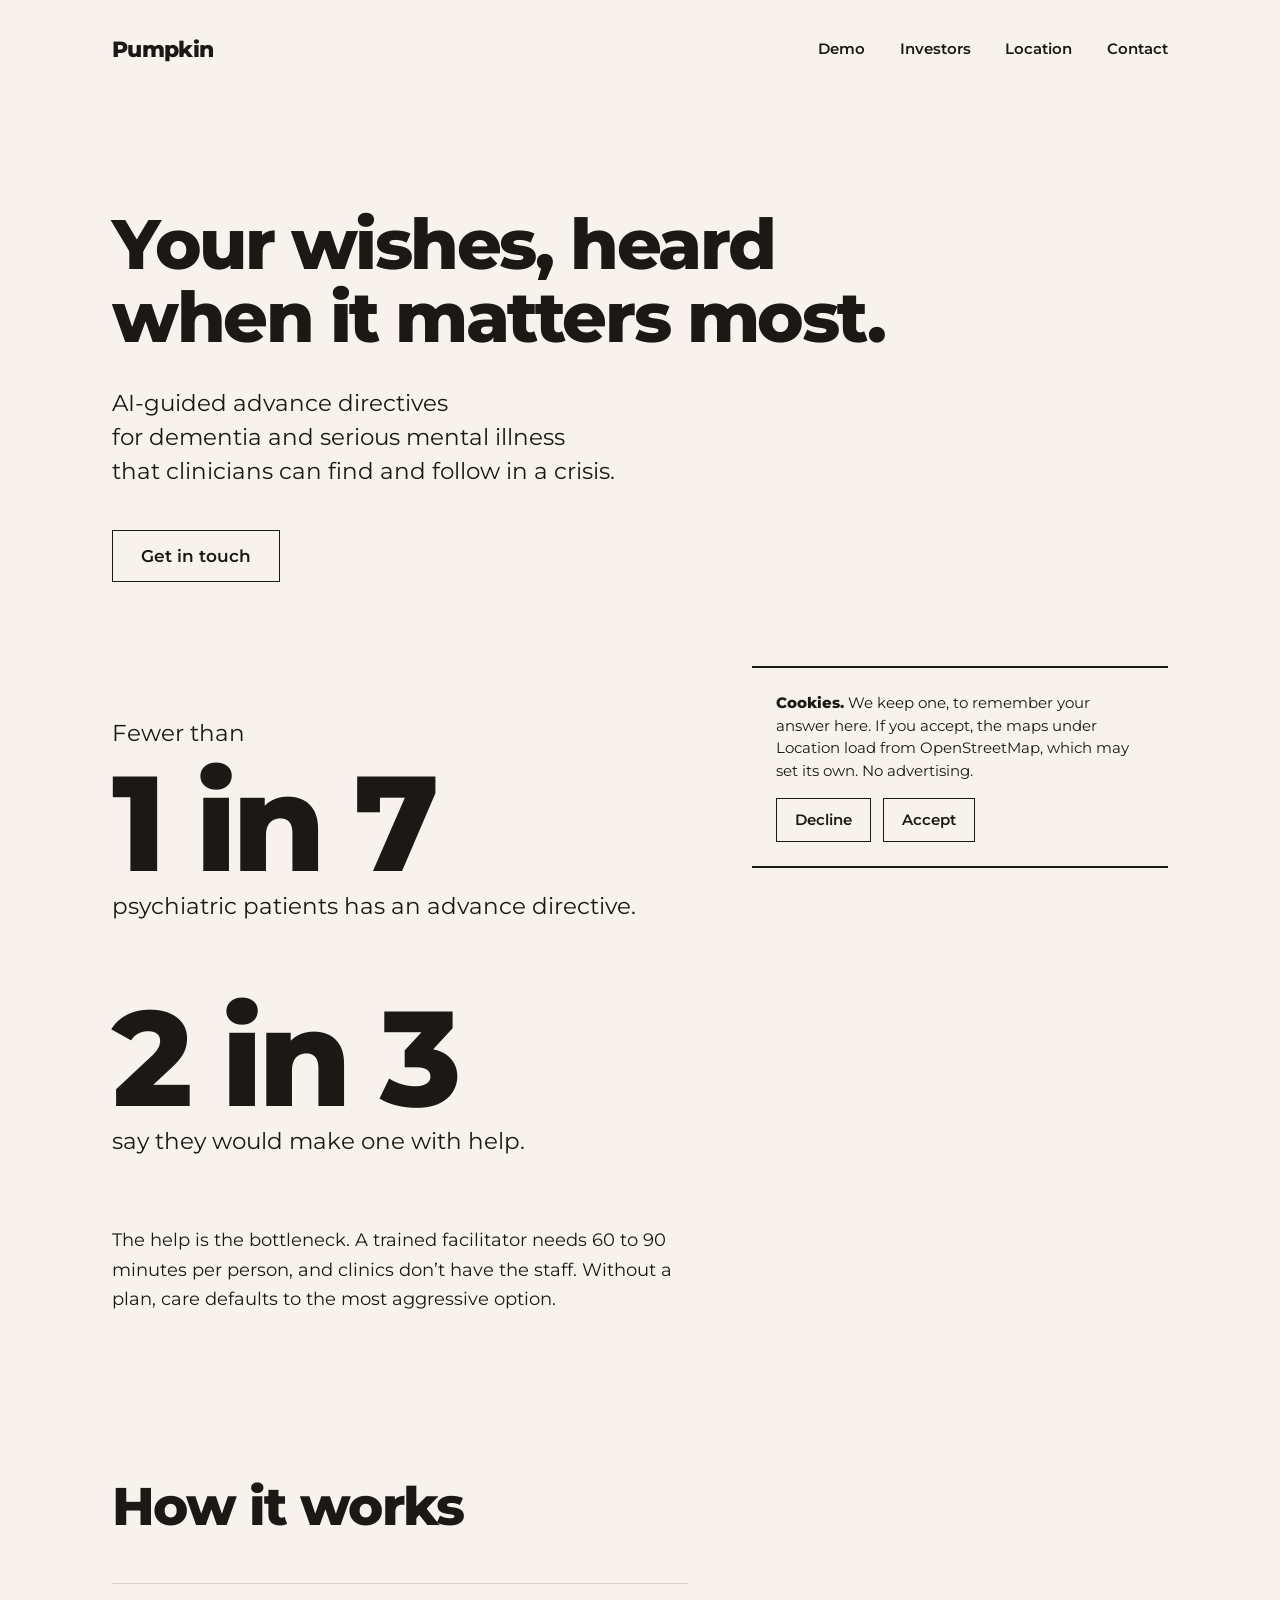
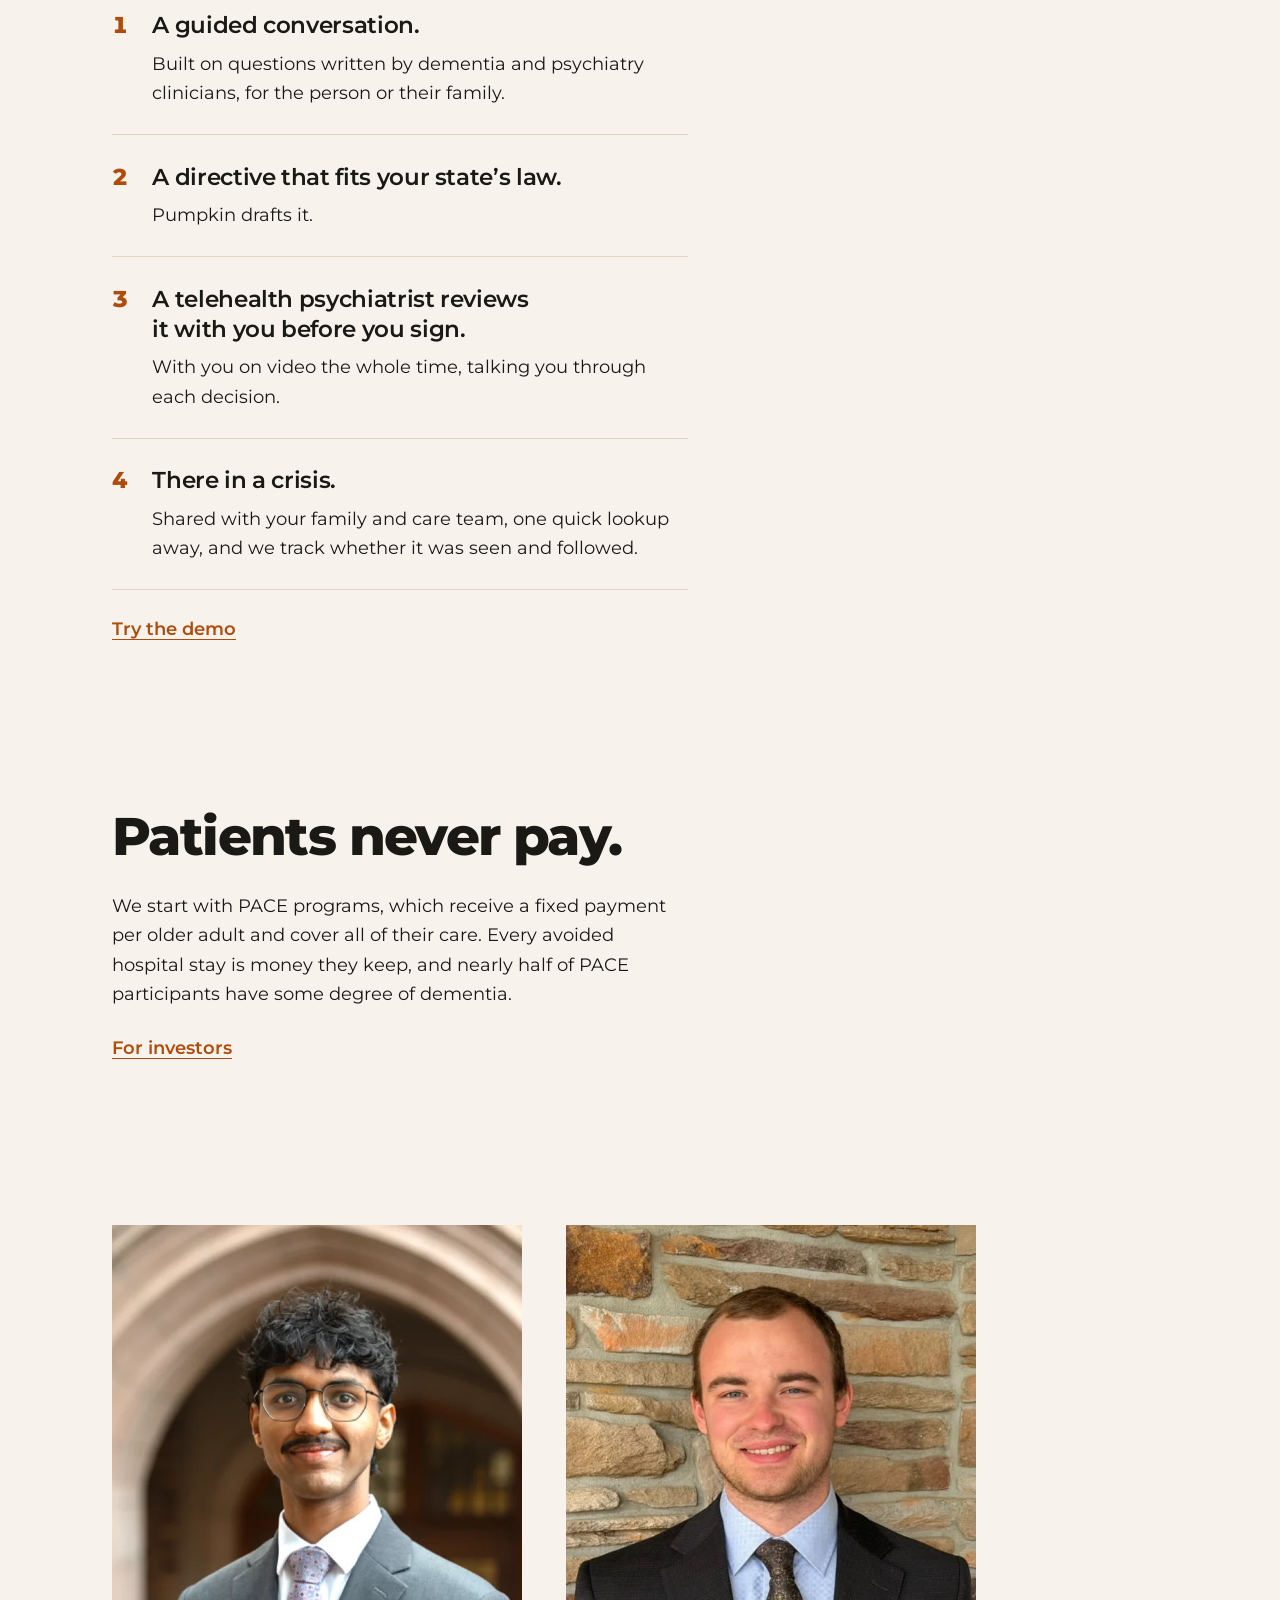
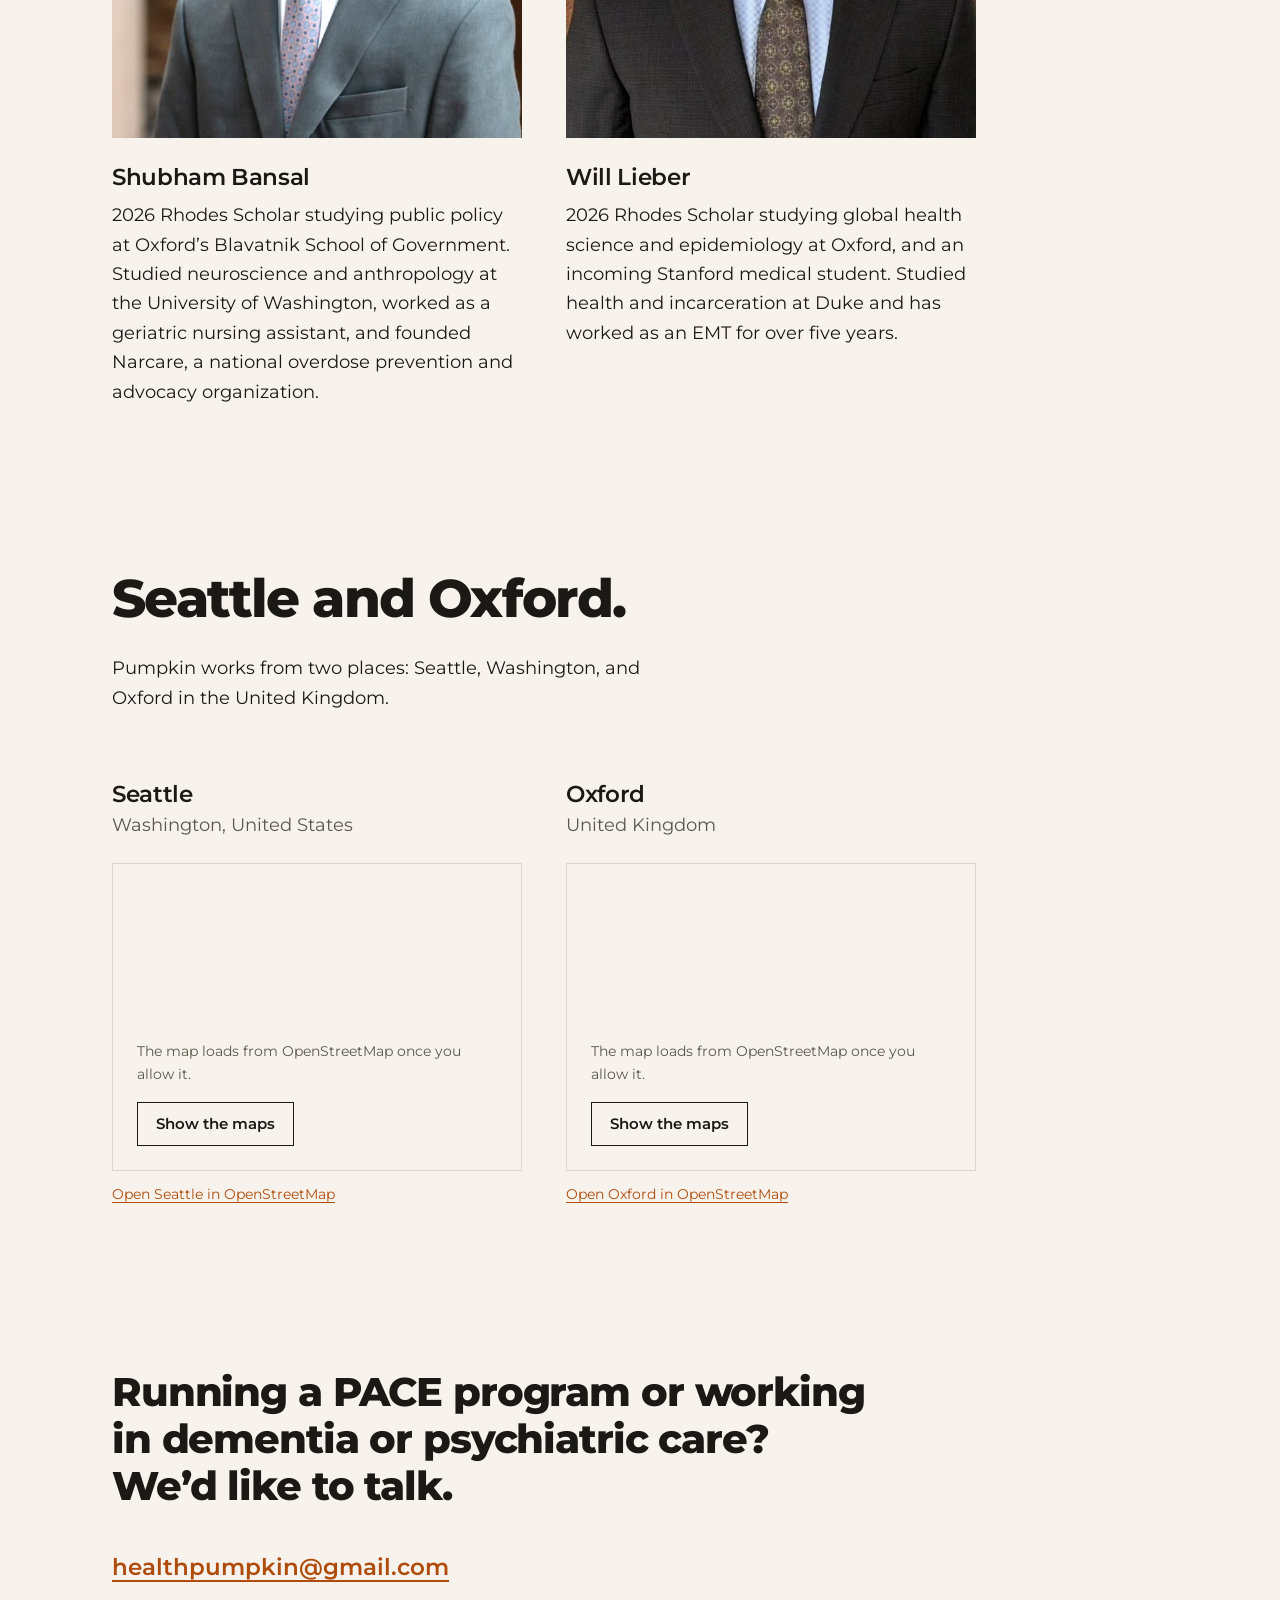
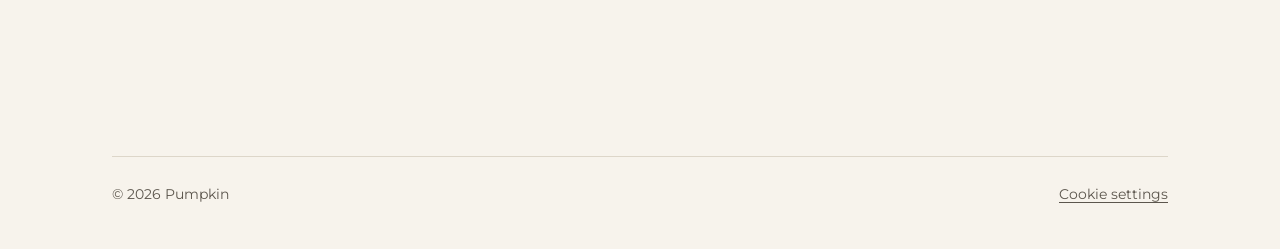
==== commit 030a5d7d: "Return the site to Montserrat Keeps the outlined square controls and unfilled panels; removes the Ti" ====
--- a/index.html
+++ b/index.html
@@ -13,6 +13,9 @@
   <meta property="og:title" content="Pumpkin: Your wishes, heard when it matters most.">
   <meta property="og:description" content="AI-guided advance directives for dementia and serious mental illness that clinicians can find and follow in a crisis.">
   <link rel="icon" href="data:image/svg+xml,%3Csvg xmlns='http://www.w3.org/2000/svg' viewBox='0 0 32 32'%3E%3Ccircle cx='16' cy='16' r='13' fill='%23AF4C0C'/%3E%3C/svg%3E">
+  <link rel="preconnect" href="https://fonts.googleapis.com">
+  <link rel="preconnect" href="https://fonts.gstatic.com" crossorigin>
+  <link rel="stylesheet" href="https://fonts.googleapis.com/css2?family=Montserrat:wght@400..800&display=swap">
   <link rel="stylesheet" href="styles.css">
   <script src="site.js" defer></script>
 </head>
--- a/styles.css
+++ b/styles.css
@@ -1,6 +1,16 @@
 /* Pumpkin
-   One typeface (Times New Roman), one accent, one left axis. Shared by every page.
-   The rules that set the printed look are at the end of this file. */
+   One typeface (Montserrat), one accent, one left axis. Shared by every page.
+   The rules that keep it plain (no fills, no rounded corners) are at the end. */
+
+/* Metric-matched fallback, so text does not jump when Montserrat arrives. */
+@font-face {
+  font-family: "Montserrat Fallback";
+  src: local("Arial");
+  size-adjust: 113%;
+  ascent-override: 85.7%;
+  descent-override: 22.2%;
+  line-gap-override: 0%;
+}
 
 :root {
   color-scheme: light;
@@ -16,7 +26,7 @@
   --rule: #DDD6C9;
 
   /* Type. A perfect fourth from an 18px body: 14, 18, 24, 43, 57, 76, 135. */
-  --font: "Times New Roman", Times, "Liberation Serif", serif;
+  --font: "Montserrat", "Montserrat Fallback", "Helvetica Neue", Arial, sans-serif;
   --fs-small: 0.875rem;
   --fs-body: clamp(1.0625rem, 1.0405rem + 0.094vw, 1.125rem);
   --fs-lead: clamp(1.25rem, 1.162rem + 0.376vw, 1.5rem);
@@ -704,39 +714,20 @@
 }
 
 /* ------------------------------------------------------------------
-   The printed look, site-wide: Times New Roman, no fills, no rounded
-   corners. Kept together here so it can be read, and changed, in one
-   place. It overrides the rules above.
+   Plain, site-wide: no fills, no rounded corners. Kept together here
+   so it can be read, and changed, in one place. It overrides the
+   rules above.
    ------------------------------------------------------------------ */
 
 :root {
-  --font: "Times New Roman", Times, "Liberation Serif", serif;
-  --fs-small: 1rem;
-  --fs-body: clamp(1.1875rem, 1.15rem + 0.16vw, 1.3125rem);
   --sheet: var(--paper); /* panels are the colour of the page, set apart by rules */
   --radius: 0;
-}
-
-body {
-  line-height: 1.5;
 }
 
 *,
 *::before,
 *::after {
   border-radius: 0 !important;
-}
-
-h1,
-h2,
-h3,
-h4,
-.wordmark,
-.title,
-.statement,
-.subhead {
-  font-weight: 700;
-  letter-spacing: -0.01em;
 }
 
 /* Buttons are outlined, never filled. */
